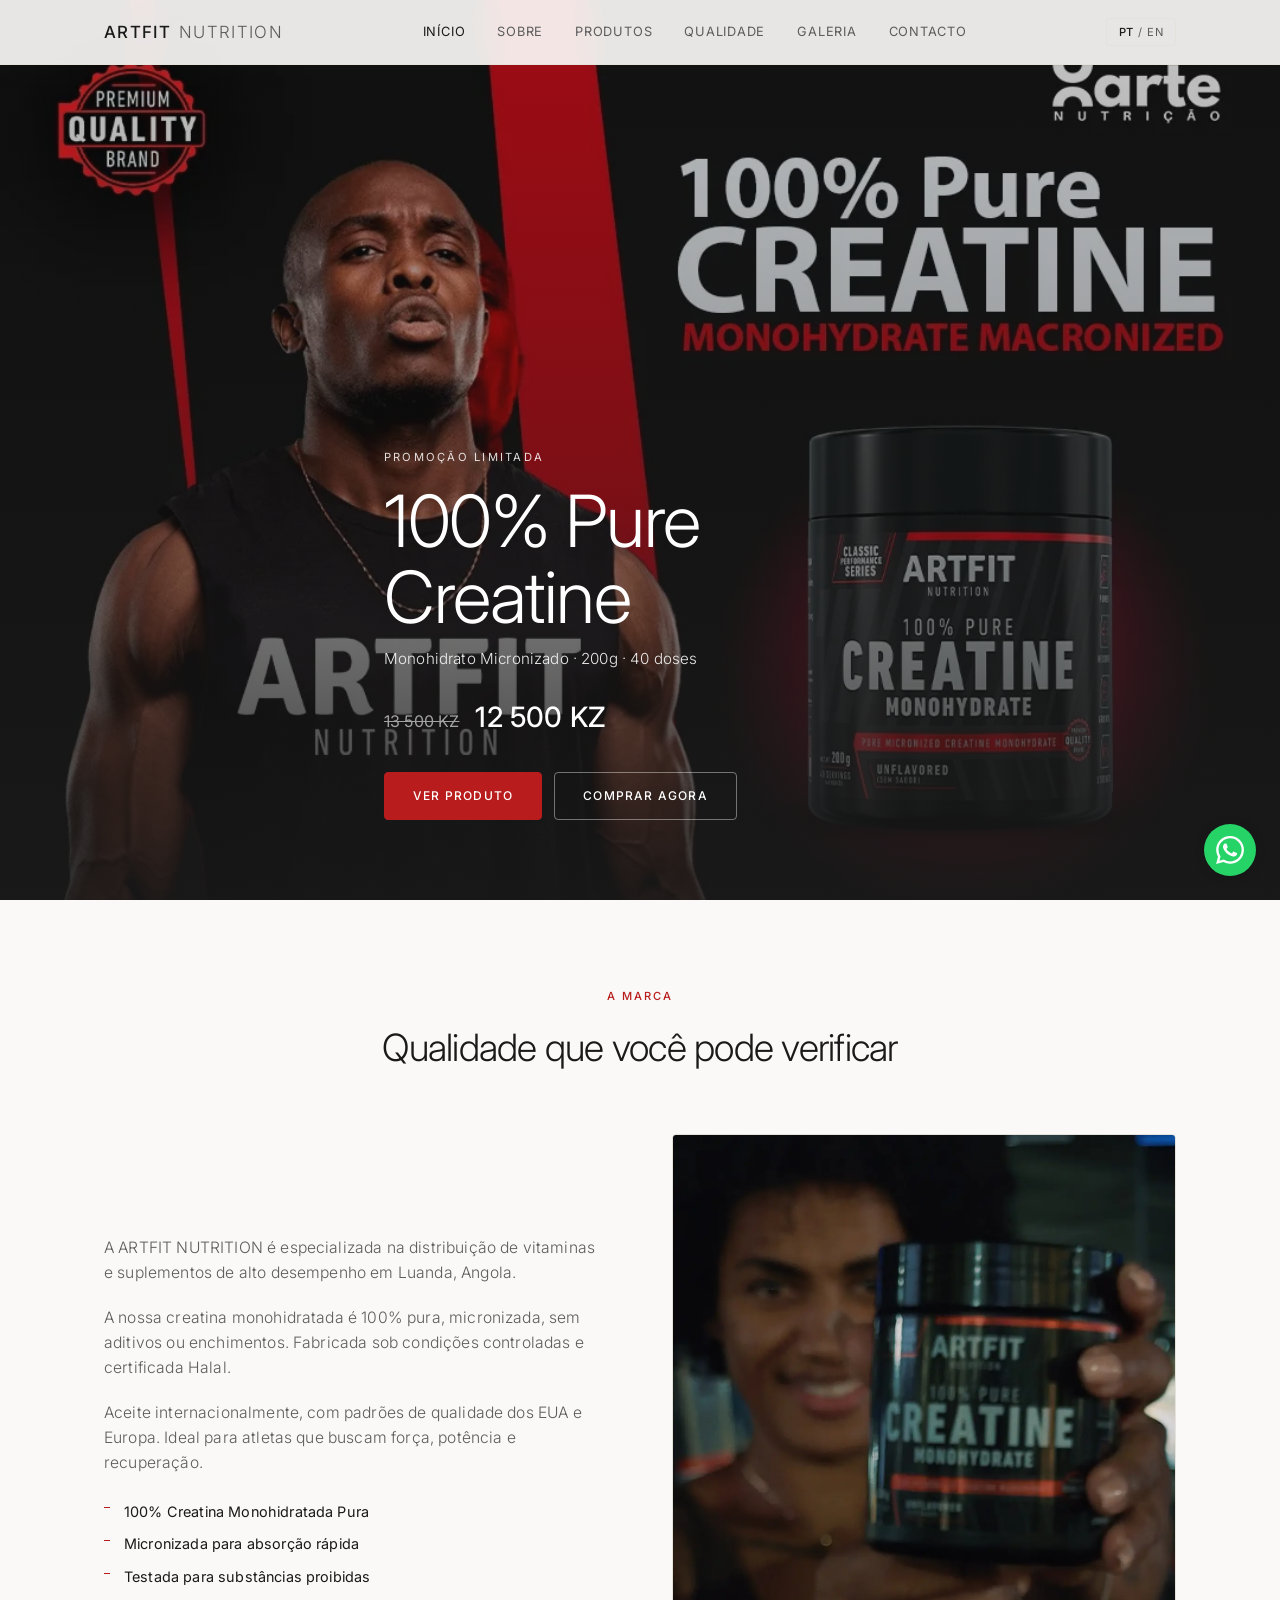
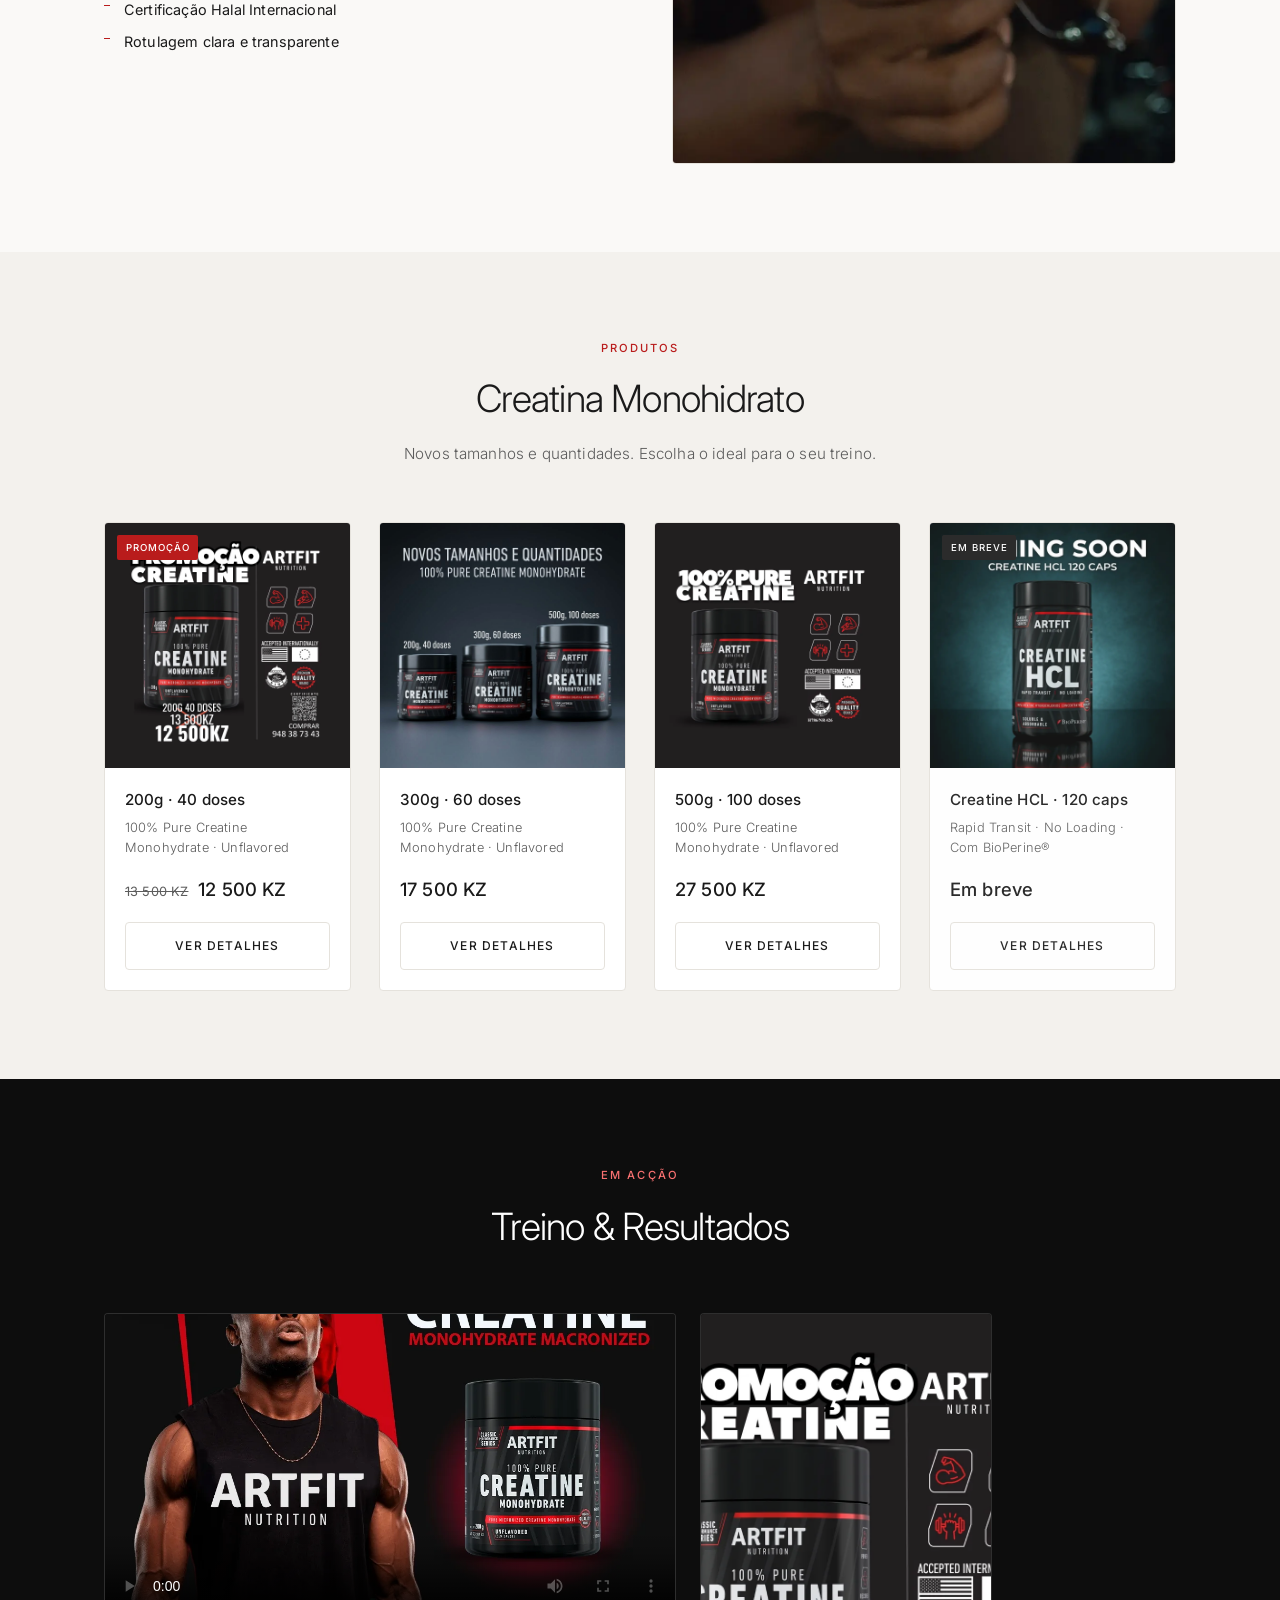
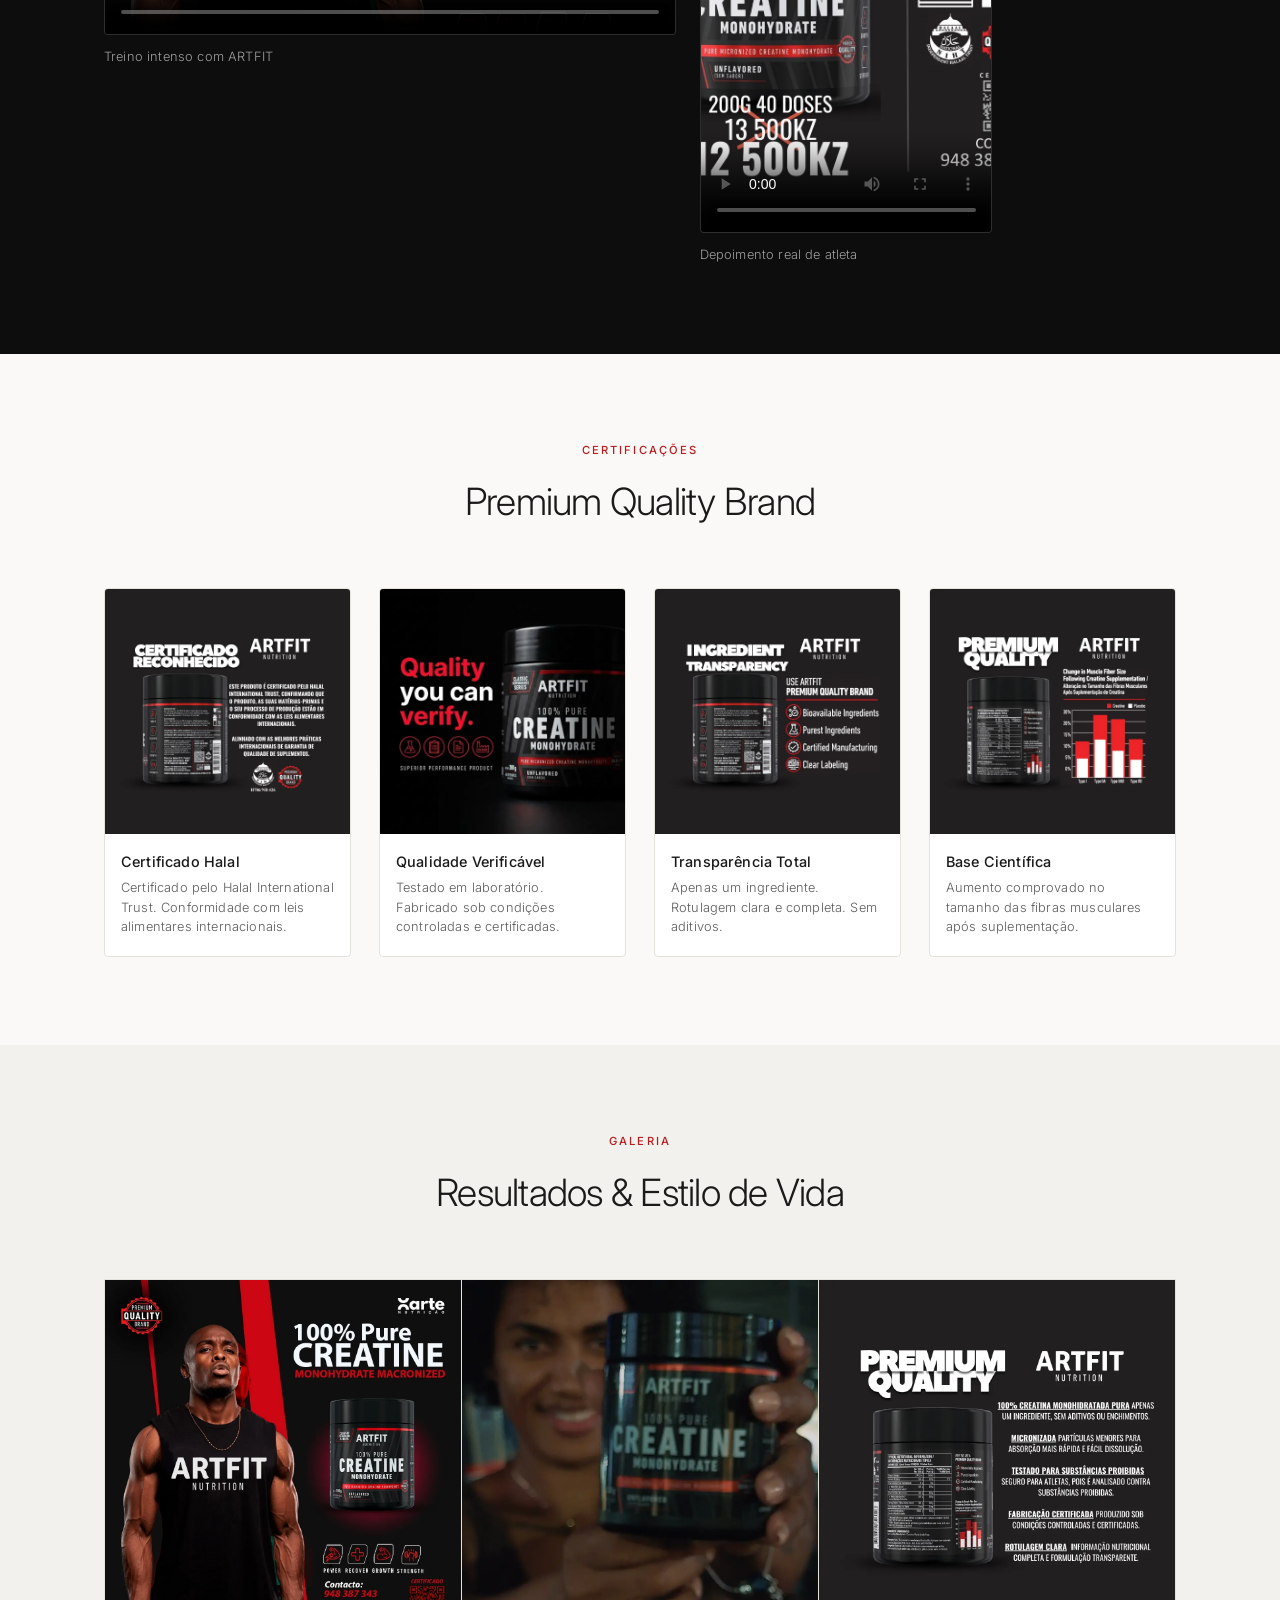
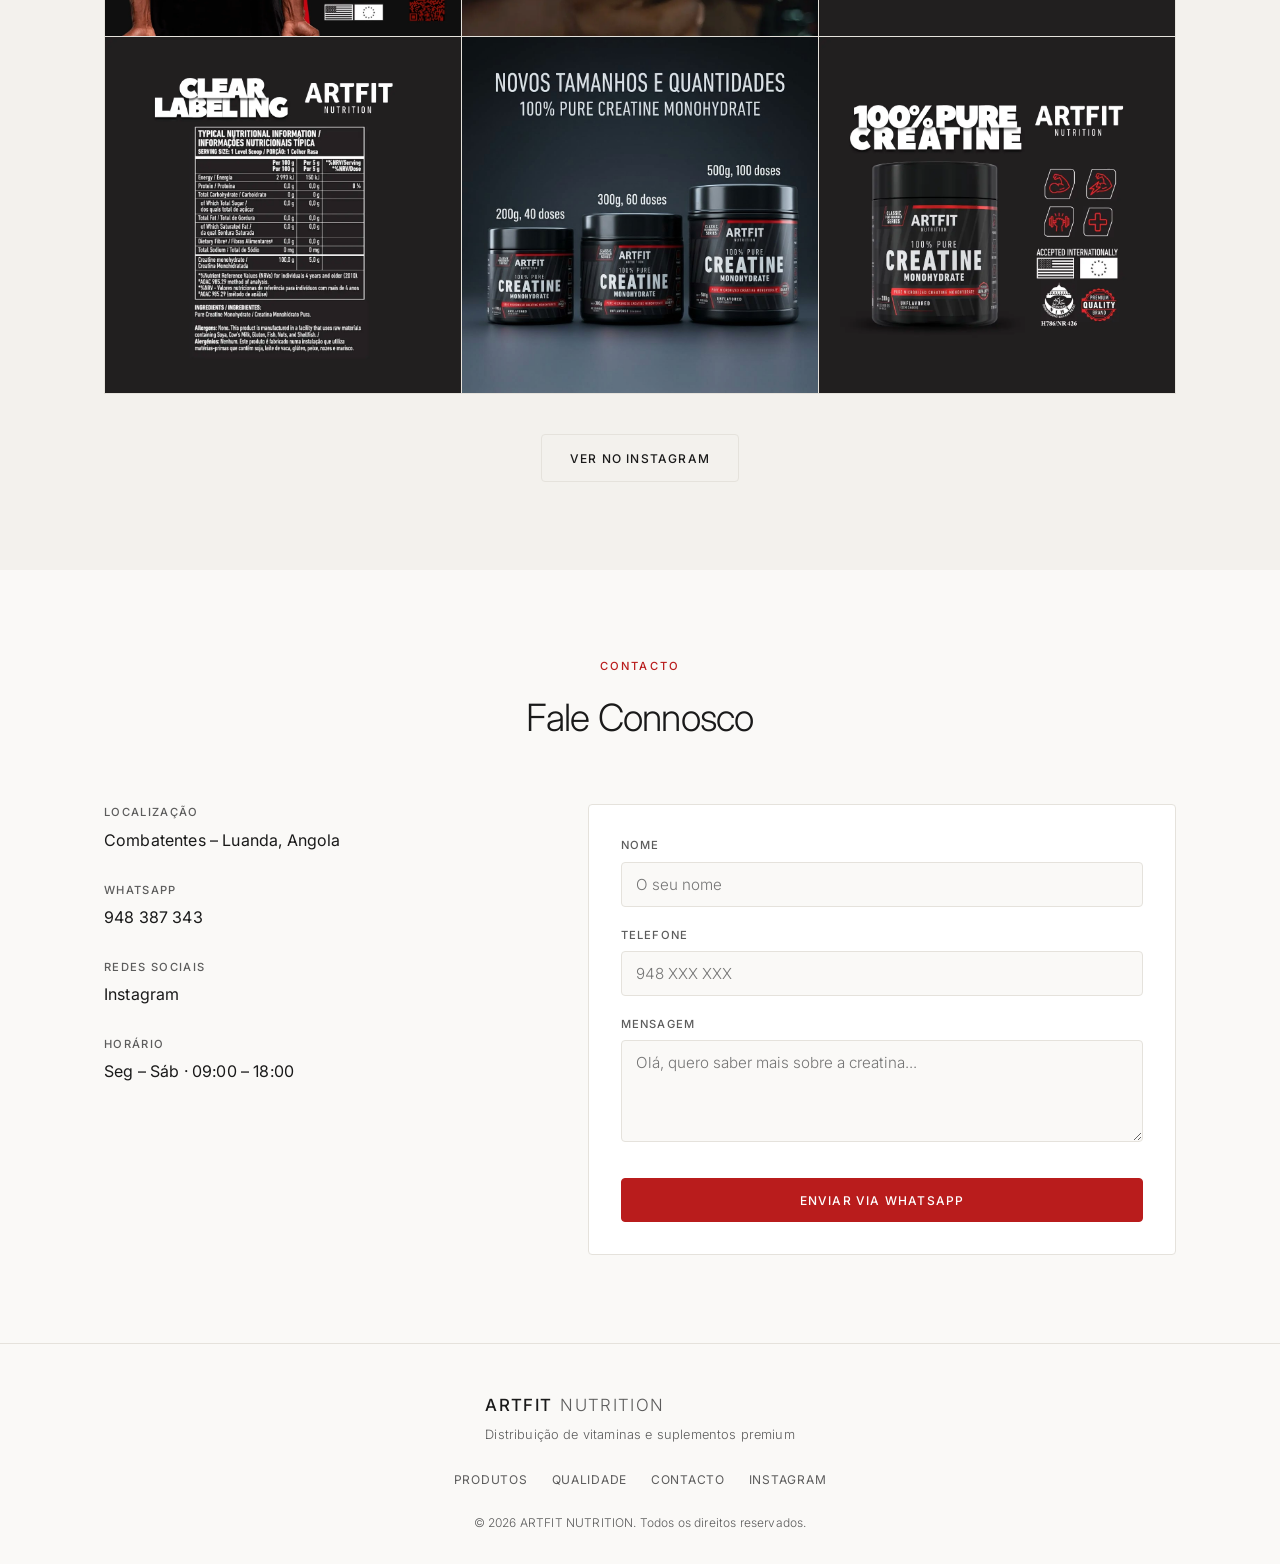
==== artfit-nutrition/index.html @ 331a720a "Add files via upload" ====
<!DOCTYPE html>
<html lang="pt">
<head>
  <meta charset="UTF-8">
  <meta name="viewport" content="width=device-width, initial-scale=1.0">
  <meta name="description" content="ARTFIT NUTRITION – 100% Pure Creatine Monohydrate. Distribuição de vitaminas e suplementos em Luanda, Angola. Qualidade premium certificada.">
  <title>ARTFIT NUTRITION | Creatina Premium</title>
  <link rel="icon" href="assets/favicon.svg" type="image/svg+xml">
  <link rel="preconnect" href="https://fonts.googleapis.com">
  <link rel="preconnect" href="https://fonts.gstatic.com" crossorigin>
  <link href="https://fonts.googleapis.com/css2?family=Inter:wght@300;400;500;600&display=swap" rel="stylesheet">
  <link rel="stylesheet" href="styles.css">
</head>
<body>
  <!-- Header -->
  <header class="header" id="header">
    <div class="container header-inner">
      <a href="index.html" class="logo">ARTFIT <span>NUTRITION</span></a>
      <nav class="nav" id="nav">
        <a href="index.html#home" class="nav-link" data-i18n="nav_home">Início</a>
        <a href="index.html#about" class="nav-link" data-i18n="nav_about">Sobre</a>
        <a href="index.html#products" class="nav-link" data-i18n="nav_products">Produtos</a>
        <a href="index.html#quality" class="nav-link" data-i18n="nav_quality">Qualidade</a>
        <a href="index.html#gallery" class="nav-link" data-i18n="nav_gallery">Galeria</a>
        <a href="index.html#contact" class="nav-link" data-i18n="nav_contact">Contacto</a>
      </nav>
      <div class="header-actions">
        <button class="lang-toggle" id="langToggle" aria-label="Toggle language">
          <span class="lang-active">PT</span> / <span>EN</span>
        </button>
        <button class="hamburger" id="hamburger" aria-label="Menu">
          <span></span><span></span><span></span>
        </button>
      </div>
    </div>
  </header>

  <!-- Hero with video background -->
  <section class="hero" id="home">
    <div class="hero-bg">
      <video autoplay muted loop playsinline poster="assets/images/hero-athlete.jpg">
        <source src="assets/videos/workout.mp4" type="video/mp4">
      </video>
      <div class="hero-overlay"></div>
    </div>
    <div class="container hero-content">
      <p class="hero-eyebrow" data-i18n="hero_eyebrow">PROMOÇÃO LIMITADA</p>
      <h1 class="hero-title" data-i18n="hero_title">100% Pure<br>Creatine</h1>
      <p class="hero-sub" data-i18n="hero_sub">Monohidrato Micronizado · 200g · 40 doses</p>
      <div class="hero-price">
        <span class="old-price">13 500 KZ</span>
        <span class="new-price">12 500 KZ</span>
      </div>
      <div style="display:flex;gap:0.75rem;flex-wrap:wrap;">
        <a href="product-200g.html" class="btn btn-primary" data-i18n="hero_cta">Ver Produto</a>
        <a href="https://wa.me/244948387343?text=Ol%C3%A1%2C%20quero%20comprar%20a%20Creatina%20ARTFIT%20200g" class="btn btn-outline-light" target="_blank" rel="noopener" data-i18n="hero_buy">Comprar Agora</a>
      </div>
    </div>
  </section>

  <!-- About -->
  <section class="section about" id="about">
    <div class="container">
      <div class="section-header">
        <p class="section-eyebrow" data-i18n="about_eyebrow">A MARCA</p>
        <h2 class="section-title" data-i18n="about_title">Qualidade que você pode verificar</h2>
      </div>
      <div class="about-grid">
        <div class="about-text">
          <p data-i18n="about_p1">A ARTFIT NUTRITION é especializada na distribuição de vitaminas e suplementos de alto desempenho em Luanda, Angola.</p>
          <p data-i18n="about_p2">A nossa creatina monohidratada é 100% pura, micronizada, sem aditivos ou enchimentos. Fabricada sob condições controladas e certificada Halal.</p>
          <p data-i18n="about_p3">Aceite internacionalmente, com padrões de qualidade dos EUA e Europa. Ideal para atletas que buscam força, potência e recuperação.</p>
          <ul class="about-list">
            <li data-i18n="about_li1">100% Creatina Monohidratada Pura</li>
            <li data-i18n="about_li2">Micronizada para absorção rápida</li>
            <li data-i18n="about_li3">Testada para substâncias proibidas</li>
            <li data-i18n="about_li4">Certificação Halal Internacional</li>
            <li data-i18n="about_li5">Rotulagem clara e transparente</li>
          </ul>
        </div>
        <div class="about-image">
          <img src="assets/images/woman-holding.jpg" alt="Produto ARTFIT" loading="lazy">
        </div>
      </div>
    </div>
  </section>

  <!-- Products -->
  <section class="section products" id="products">
    <div class="container">
      <div class="section-header">
        <p class="section-eyebrow" data-i18n="products_eyebrow">PRODUTOS</p>
        <h2 class="section-title" data-i18n="products_title">Creatina Monohidrato</h2>
        <p class="section-desc" data-i18n="products_desc">Novos tamanhos e quantidades. Escolha o ideal para o seu treino.</p>
      </div>
      <div class="products-grid">
        <article class="product-card">
          <a href="product-200g.html" class="product-img-wrap">
            <img src="assets/images/promo-creatine.jpg" alt="Creatina 200g" loading="lazy">
            <span class="badge" data-i18n="badge_promo">PROMOÇÃO</span>
          </a>
          <div class="product-body">
            <h3 class="product-name">200g · 40 doses</h3>
            <p class="product-desc" data-i18n="prod_200_desc">100% Pure Creatine Monohydrate · Unflavored</p>
            <div class="product-price">
              <span class="old">13 500 KZ</span>
              <span class="current">12 500 KZ</span>
            </div>
            <a href="product-200g.html" class="btn btn-outline" data-i18n="view_btn">Ver detalhes</a>
          </div>
        </article>
        <article class="product-card">
          <a href="product-300g.html" class="product-img-wrap">
            <img src="assets/images/sizes.jpg" alt="Creatina 300g" loading="lazy">
          </a>
          <div class="product-body">
            <h3 class="product-name">300g · 60 doses</h3>
            <p class="product-desc" data-i18n="prod_300_desc">100% Pure Creatine Monohydrate · Unflavored</p>
            <div class="product-price">
              <span class="current">17 500 KZ</span>
            </div>
            <a href="product-300g.html" class="btn btn-outline" data-i18n="view_btn">Ver detalhes</a>
          </div>
        </article>
        <article class="product-card">
          <a href="product-500g.html" class="product-img-wrap">
            <img src="assets/images/product-icons.jpg" alt="Creatina 500g" loading="lazy">
          </a>
          <div class="product-body">
            <h3 class="product-name">500g · 100 doses</h3>
            <p class="product-desc" data-i18n="prod_500_desc">100% Pure Creatine Monohydrate · Unflavored</p>
            <div class="product-price">
              <span class="current">27 500 KZ</span>
            </div>
            <a href="product-500g.html" class="btn btn-outline" data-i18n="view_btn">Ver detalhes</a>
          </div>
        </article>
        <article class="product-card coming-soon">
          <div class="product-img-wrap">
            <img src="assets/images/coming-soon-hcl.jpg" alt="Creatine HCL" loading="lazy">
            <span class="badge badge-soon" data-i18n="badge_soon">EM BREVE</span>
          </div>
          <div class="product-body">
            <h3 class="product-name">Creatine HCL · 120 caps</h3>
            <p class="product-desc" data-i18n="prod_hcl_desc">Rapid Transit · No Loading · Com BioPerine®</p>
            <div class="product-price">
              <span class="current" data-i18n="soon_price">Em breve</span>
            </div>
            <a href="product-hcl.html" class="btn btn-outline" data-i18n="view_btn">Ver detalhes</a>
          </div>
        </article>
      </div>
    </div>
  </section>

  <!-- Video / Lifestyle -->
  <section class="section video-section" id="video">
    <div class="container">
      <div class="section-header">
        <p class="section-eyebrow" data-i18n="video_eyebrow">EM ACÇÃO</p>
        <h2 class="section-title" data-i18n="video_title">Treino & Resultados</h2>
      </div>
      <div class="video-grid">
        <div>
          <div class="video-wrap landscape">
            <video controls playsinline poster="assets/images/hero-athlete.jpg" preload="metadata">
              <source src="assets/videos/workout.mp4" type="video/mp4">
            </video>
          </div>
          <p class="video-caption" data-i18n="video_cap1">Treino intenso com ARTFIT</p>
        </div>
        <div>
          <div class="video-wrap">
            <video controls playsinline poster="assets/images/promo-creatine.jpg" preload="metadata">
              <source src="assets/videos/testimonial.mp4" type="video/mp4">
            </video>
          </div>
          <p class="video-caption" data-i18n="video_cap2">Depoimento real de atleta</p>
        </div>
      </div>
    </div>
  </section>

  <!-- Quality -->
  <section class="section quality" id="quality">
    <div class="container">
      <div class="section-header">
        <p class="section-eyebrow" data-i18n="quality_eyebrow">CERTIFICAÇÕES</p>
        <h2 class="section-title" data-i18n="quality_title">Premium Quality Brand</h2>
      </div>
      <div class="quality-grid">
        <div class="quality-card">
          <img src="assets/images/halal-cert.jpg" alt="Halal Certificate" loading="lazy">
          <h3 data-i18n="q1_title">Certificado Halal</h3>
          <p data-i18n="q1_desc">Certificado pelo Halal International Trust. Conformidade com leis alimentares internacionais.</p>
        </div>
        <div class="quality-card">
          <img src="assets/images/quality-verify.jpg" alt="Quality Verify" loading="lazy">
          <h3 data-i18n="q2_title">Qualidade Verificável</h3>
          <p data-i18n="q2_desc">Testado em laboratório. Fabricado sob condições controladas e certificadas.</p>
        </div>
        <div class="quality-card">
          <img src="assets/images/transparency.jpg" alt="Transparency" loading="lazy">
          <h3 data-i18n="q3_title">Transparência Total</h3>
          <p data-i18n="q3_desc">Apenas um ingrediente. Rotulagem clara e completa. Sem aditivos.</p>
        </div>
        <div class="quality-card">
          <img src="assets/images/muscle-graph.jpg" alt="Science" loading="lazy">
          <h3 data-i18n="q4_title">Base Científica</h3>
          <p data-i18n="q4_desc">Aumento comprovado no tamanho das fibras musculares após suplementação.</p>
        </div>
      </div>
    </div>
  </section>

  <!-- Gallery -->
  <section class="section gallery" id="gallery">
    <div class="container">
      <div class="section-header">
        <p class="section-eyebrow" data-i18n="gallery_eyebrow">GALERIA</p>
        <h2 class="section-title" data-i18n="gallery_title">Resultados & Estilo de Vida</h2>
      </div>
      <div class="gallery-grid">
        <figure class="gallery-item"><img src="assets/images/hero-athlete.jpg" alt="Athlete" loading="lazy"></figure>
        <figure class="gallery-item"><img src="assets/images/woman-holding.jpg" alt="Product" loading="lazy"></figure>
        <figure class="gallery-item"><img src="assets/images/premium-back.jpg" alt="Label" loading="lazy"></figure>
        <figure class="gallery-item"><img src="assets/images/nutrition-label.jpg" alt="Nutrition Info" loading="lazy"></figure>
        <figure class="gallery-item"><img src="assets/images/sizes.jpg" alt="Sizes" loading="lazy"></figure>
        <figure class="gallery-item"><img src="assets/images/product-icons.jpg" alt="Icons" loading="lazy"></figure>
      </div>
      <div class="gallery-cta">
        <a href="https://www.instagram.com/p/DWgnCA7jNE0/" target="_blank" rel="noopener" class="btn btn-outline" data-i18n="ig_cta">Ver no Instagram</a>
      </div>
    </div>
  </section>

  <!-- Contact -->
  <section class="section contact" id="contact">
    <div class="container">
      <div class="section-header">
        <p class="section-eyebrow" data-i18n="contact_eyebrow">CONTACTO</p>
        <h2 class="section-title" data-i18n="contact_title">Fale Connosco</h2>
      </div>
      <div class="contact-grid">
        <div class="contact-info">
          <div class="info-item">
            <h4 data-i18n="info_loc">Localização</h4>
            <p>Combatentes – Luanda, Angola</p>
          </div>
          <div class="info-item">
            <h4 data-i18n="info_phone">WhatsApp</h4>
            <p><a href="https://wa.me/244948387343" target="_blank" rel="noopener">948 387 343</a></p>
          </div>
          <div class="info-item">
            <h4 data-i18n="info_social">Redes Sociais</h4>
            <p><a href="https://www.instagram.com/p/DWgnCA7jNE0/" target="_blank" rel="noopener">Instagram</a></p>
          </div>
          <div class="info-item">
            <h4 data-i18n="info_hours">Horário</h4>
            <p data-i18n="hours">Seg – Sáb · 09:00 – 18:00</p>
          </div>
        </div>
        <form class="contact-form" id="contactForm">
          <div class="form-group">
            <label for="name" data-i18n="form_name">Nome</label>
            <input type="text" id="name" name="name" required placeholder="O seu nome">
          </div>
          <div class="form-group">
            <label for="phone" data-i18n="form_phone">Telefone</label>
            <input type="tel" id="phone" name="phone" placeholder="948 XXX XXX">
          </div>
          <div class="form-group">
            <label for="message" data-i18n="form_msg">Mensagem</label>
            <textarea id="message" name="message" rows="4" required placeholder="Olá, quero saber mais sobre a creatina..."></textarea>
          </div>
          <button type="submit" class="btn btn-primary" data-i18n="form_submit">Enviar via WhatsApp</button>
        </form>
      </div>
    </div>
  </section>

  <!-- Footer -->
  <footer class="footer">
    <div class="container footer-inner">
      <div class="footer-brand">
        <a href="index.html" class="logo">ARTFIT <span>NUTRITION</span></a>
        <p data-i18n="footer_tag">Distribuição de vitaminas e suplementos premium</p>
      </div>
      <div class="footer-links">
        <a href="index.html#products" data-i18n="nav_products">Produtos</a>
        <a href="index.html#quality" data-i18n="nav_quality">Qualidade</a>
        <a href="index.html#contact" data-i18n="nav_contact">Contacto</a>
        <a href="https://www.instagram.com/p/DWgnCA7jNE0/" target="_blank" rel="noopener">Instagram</a>
      </div>
      <p class="footer-copy">&copy; 2026 ARTFIT NUTRITION. <span data-i18n="footer_rights">Todos os direitos reservados.</span></p>
    </div>
  </footer>

  <a href="https://wa.me/244948387343?text=Ol%C3%A1%2C%20vim%20pelo%20site%20e%20quero%20saber%20mais%20sobre%20a%20Creatina%20ARTFIT" class="whatsapp-float" target="_blank" rel="noopener" aria-label="WhatsApp">
    <svg viewBox="0 0 24 24" width="28" height="28" fill="currentColor"><path d="M17.472 14.382c-.297-.149-1.758-.867-2.03-.967-.273-.099-.471-.148-.67.15-.197.297-.767.966-.94 1.164-.173.199-.347.223-.644.075-.297-.15-1.255-.463-2.39-1.475-.883-.788-1.48-1.761-1.653-2.059-.173-.297-.018-.458.13-.606.134-.133.298-.347.446-.52.149-.174.198-.298.298-.497.099-.198.05-.371-.025-.52-.075-.149-.669-1.612-.916-2.207-.242-.579-.487-.5-.669-.51-.173-.008-.371-.01-.57-.01-.198 0-.52.074-.792.372-.272.297-1.04 1.016-1.04 2.479 0 1.462 1.065 2.875 1.213 3.074.149.198 2.096 3.2 5.077 4.487.709.306 1.262.489 1.694.625.712.227 1.36.195 1.871.118.571-.085 1.758-.719 2.006-1.413.248-.694.248-1.289.173-1.413-.074-.124-.272-.198-.57-.347m-5.421 7.403h-.004a9.87 9.87 0 01-5.031-1.378l-.361-.214-3.741.982.998-3.648-.235-.374a9.86 9.86 0 01-1.51-5.26c.001-5.45 4.436-9.884 9.888-9.884 2.64 0 5.122 1.03 6.988 2.898a9.825 9.825 0 012.893 6.994c-.003 5.45-4.435 9.884-9.885 9.884m8.413-18.297A11.815 11.815 0 0012.05 0C5.495 0 .16 5.335.157 11.892c0 2.096.547 4.142 1.588 5.945L.057 24l6.305-1.654a11.882 11.882 0 005.683 1.448h.005c6.554 0 11.89-5.335 11.893-11.893a11.821 11.821 0 00-3.48-8.413z"/></svg>
  </a>

  <script src="script.js"></script>
</body>
</html>
---- artfit-nutrition/styles.css ----
/* ========================================
   ARTFIT NUTRITION – Luxury Minimalism
   ======================================== */

:root {
  --bg: #faf9f7;
  --bg-alt: #f3f1ed;
  --text: #1a1a1a;
  --text-muted: #5c5c5c;
  --accent: #b91c1c;
  --accent-soft: #dc2626;
  --border: #e5e2dc;
  --white: #ffffff;
  --radius: 4px;
  --font: 'Inter', system-ui, -apple-system, sans-serif;
  --transition: 0.25s ease;
}

*,
*::before,
*::after {
  box-sizing: border-box;
  margin: 0;
  padding: 0;
}

html {
  scroll-behavior: smooth;
  font-size: 16px;
}

body {
  font-family: var(--font);
  font-weight: 400;
  color: var(--text);
  background: var(--bg);
  line-height: 1.6;
  letter-spacing: 0.01em;
  -webkit-font-smoothing: antialiased;
}

img, video {
  max-width: 100%;
  height: auto;
  display: block;
}

a {
  color: inherit;
  text-decoration: none;
  transition: color var(--transition);
}

ul { list-style: none; }

.container {
  width: 100%;
  max-width: 1120px;
  margin: 0 auto;
  padding: 0 1.5rem;
}

/* ========== Header ========== */
.header {
  position: fixed;
  top: 0;
  left: 0;
  right: 0;
  z-index: 100;
  background: rgba(250, 249, 247, 0.92);
  backdrop-filter: blur(12px);
  border-bottom: 1px solid var(--border);
}

.header-inner {
  display: flex;
  align-items: center;
  justify-content: space-between;
  height: 64px;
}

.logo {
  display: flex;
  align-items: center;
  gap: 0.5rem;
  font-weight: 500;
  font-size: 1.05rem;
  letter-spacing: 0.08em;
  text-transform: uppercase;
}

.logo img {
  height: 22px;
  width: auto;
}

.logo span {
  font-weight: 300;
  color: var(--text-muted);
}

.nav {
  display: none;
  gap: 2rem;
}

.nav-link {
  font-size: 0.8rem;
  font-weight: 400;
  letter-spacing: 0.06em;
  text-transform: uppercase;
  color: var(--text-muted);
  position: relative;
}

.nav-link:hover,
.nav-link.active {
  color: var(--text);
}

.nav-link::after {
  content: '';
  position: absolute;
  bottom: -4px;
  left: 0;
  width: 0;
  height: 1px;
  background: var(--accent);
  transition: width var(--transition);
}

.nav-link:hover::after {
  width: 100%;
}

.header-actions {
  display: flex;
  align-items: center;
  gap: 1rem;
}

.lang-toggle {
  background: none;
  border: 1px solid var(--border);
  padding: 0.35rem 0.7rem;
  font-size: 0.7rem;
  letter-spacing: 0.08em;
  font-family: inherit;
  color: var(--text-muted);
  cursor: pointer;
  border-radius: var(--radius);
  transition: all var(--transition);
}

.lang-toggle:hover {
  border-color: var(--text);
  color: var(--text);
}

.lang-toggle .lang-active {
  color: var(--text);
  font-weight: 500;
}

/* Hamburger */
.hamburger {
  display: flex;
  flex-direction: column;
  justify-content: center;
  gap: 5px;
  width: 28px;
  height: 28px;
  background: none;
  border: none;
  cursor: pointer;
  padding: 0;
}

.hamburger span {
  display: block;
  width: 100%;
  height: 1.5px;
  background: var(--text);
  transition: all 0.3s ease;
  transform-origin: center;
}

.hamburger.open span:nth-child(1) {
  transform: translateY(6.5px) rotate(45deg);
}

.hamburger.open span:nth-child(2) {
  opacity: 0;
}

.hamburger.open span:nth-child(3) {
  transform: translateY(-6.5px) rotate(-45deg);
}

@media (max-width: 900px) {
  .nav {
    position: fixed;
    top: 64px;
    left: 0;
    right: 0;
    background: var(--bg);
    border-bottom: 1px solid var(--border);
    flex-direction: column;
    padding: 1.5rem;
    gap: 1.25rem;
    transform: translateY(-120%);
    opacity: 0;
    pointer-events: none;
    transition: all 0.3s ease;
  }
  .nav.open {
    display: flex;
    transform: translateY(0);
    opacity: 1;
    pointer-events: auto;
  }
}

@media (min-width: 901px) {
  .nav { display: flex; }
  .hamburger { display: none; }
}

/* ========== Hero (video capable) ========== */
.hero {
  position: relative;
  min-height: 100vh;
  display: flex;
  align-items: flex-end;
  padding: 6rem 0 5rem;
  overflow: hidden;
}

.hero-bg {
  position: absolute;
  inset: 0;
  z-index: 0;
}

.hero-bg video,
.hero-bg img {
  width: 100%;
  height: 100%;
  object-fit: cover;
  object-position: center top;
}

.hero-overlay {
  position: absolute;
  inset: 0;
  background: linear-gradient(
    to top,
    rgba(26, 26, 26, 0.88) 0%,
    rgba(26, 26, 26, 0.45) 45%,
    rgba(26, 26, 26, 0.25) 100%
  );
}

.hero-content {
  position: relative;
  z-index: 1;
  color: var(--white);
  max-width: 560px;
}

.hero-eyebrow {
  font-size: 0.7rem;
  letter-spacing: 0.2em;
  text-transform: uppercase;
  font-weight: 400;
  margin-bottom: 1rem;
  opacity: 0.85;
}

.hero-title {
  font-size: clamp(2.8rem, 8vw, 4.5rem);
  font-weight: 300;
  line-height: 1.05;
  letter-spacing: -0.02em;
  margin-bottom: 0.75rem;
}

.hero-sub {
  font-size: 0.95rem;
  font-weight: 300;
  opacity: 0.9;
  margin-bottom: 1.5rem;
}

.hero-price {
  display: flex;
  align-items: baseline;
  gap: 1rem;
  margin-bottom: 2rem;
}

.old-price {
  font-size: 1rem;
  text-decoration: line-through;
  opacity: 0.6;
}

.new-price {
  font-size: 1.75rem;
  font-weight: 500;
}

/* ========== Buttons ========== */
.btn {
  display: inline-flex;
  align-items: center;
  justify-content: center;
  padding: 0.85rem 1.75rem;
  font-size: 0.75rem;
  font-weight: 500;
  letter-spacing: 0.1em;
  text-transform: uppercase;
  border-radius: var(--radius);
  cursor: pointer;
  transition: all var(--transition);
  font-family: inherit;
  border: 1.5px solid transparent;
}

.btn-primary {
  background: var(--accent);
  color: var(--white);
  border-color: var(--accent);
}

.btn-primary:hover {
  background: var(--accent-soft);
  border-color: var(--accent-soft);
}

.btn-outline {
  background: transparent;
  color: var(--text);
  border-color: var(--border);
}

.btn-outline:hover {
  border-color: var(--text);
}

.btn-outline-light {
  background: transparent;
  color: var(--white);
  border-color: rgba(255,255,255,0.4);
}

.btn-outline-light:hover {
  border-color: var(--white);
}

.btn:disabled {
  opacity: 0.45;
  cursor: not-allowed;
}

/* ========== Sections ========== */
.section {
  padding: 5.5rem 0;
}

.section-header {
  text-align: center;
  max-width: 640px;
  margin: 0 auto 3.5rem;
}

.section-eyebrow {
  font-size: 0.7rem;
  letter-spacing: 0.18em;
  text-transform: uppercase;
  color: var(--accent);
  font-weight: 500;
  margin-bottom: 0.75rem;
}

.section-title {
  font-size: clamp(1.75rem, 4vw, 2.35rem);
  font-weight: 300;
  letter-spacing: -0.02em;
  margin-bottom: 0.75rem;
}

.section-desc {
  font-size: 0.95rem;
  color: var(--text-muted);
  font-weight: 300;
}

/* ========== About ========== */
.about-grid {
  display: grid;
  gap: 3rem;
  align-items: center;
}

@media (min-width: 768px) {
  .about-grid {
    grid-template-columns: 1fr 1fr;
    gap: 4rem;
  }
}

.about-text p {
  font-weight: 300;
  color: var(--text-muted);
  margin-bottom: 1.25rem;
  font-size: 0.98rem;
}

.about-list {
  margin-top: 1.5rem;
}

.about-list li {
  position: relative;
  padding-left: 1.25rem;
  margin-bottom: 0.6rem;
  font-size: 0.9rem;
}

.about-list li::before {
  content: '';
  position: absolute;
  left: 0;
  top: 0.55em;
  width: 6px;
  height: 1px;
  background: var(--accent);
}

.about-image {
  border: 1px solid var(--border);
  border-radius: var(--radius);
  overflow: hidden;
}

.about-image img {
  width: 100%;
  aspect-ratio: 4/5;
  object-fit: cover;
}

/* ========== Products ========== */
.products {
  background: var(--bg-alt);
}

.products-grid {
  display: grid;
  gap: 1.75rem;
  grid-template-columns: 1fr;
}

@media (min-width: 600px) {
  .products-grid {
    grid-template-columns: repeat(2, 1fr);
  }
}

@media (min-width: 960px) {
  .products-grid {
    grid-template-columns: repeat(4, 1fr);
  }
}

.product-card {
  background: var(--white);
  border: 1px solid var(--border);
  border-radius: var(--radius);
  overflow: hidden;
  display: flex;
  flex-direction: column;
  transition: border-color var(--transition);
}

.product-card:hover {
  border-color: #ccc;
}

.product-img-wrap {
  position: relative;
  aspect-ratio: 1;
  overflow: hidden;
  background: #111;
}

.product-img-wrap img {
  width: 100%;
  height: 100%;
  object-fit: cover;
}

.badge {
  position: absolute;
  top: 0.75rem;
  left: 0.75rem;
  background: var(--accent);
  color: white;
  font-size: 0.6rem;
  letter-spacing: 0.1em;
  padding: 0.3rem 0.55rem;
  font-weight: 500;
  border-radius: 2px;
}

.badge-soon {
  background: var(--text);
}

.product-body {
  padding: 1.25rem;
  display: flex;
  flex-direction: column;
  flex: 1;
}

.product-name {
  font-size: 0.95rem;
  font-weight: 500;
  margin-bottom: 0.35rem;
}

.product-desc {
  font-size: 0.8rem;
  color: var(--text-muted);
  font-weight: 300;
  margin-bottom: 1rem;
  flex: 1;
}

.product-price {
  display: flex;
  align-items: baseline;
  gap: 0.6rem;
  margin-bottom: 1.1rem;
}

.product-price .old {
  font-size: 0.8rem;
  text-decoration: line-through;
  color: var(--text-muted);
}

.product-price .current {
  font-size: 1.15rem;
  font-weight: 500;
}

.product-card .btn {
  width: 100%;
}

.coming-soon {
  opacity: 0.92;
}

/* ========== Quality ========== */
.quality-grid {
  display: grid;
  gap: 1.75rem;
  grid-template-columns: 1fr;
}

@media (min-width: 600px) {
  .quality-grid {
    grid-template-columns: repeat(2, 1fr);
  }
}

@media (min-width: 960px) {
  .quality-grid {
    grid-template-columns: repeat(4, 1fr);
  }
}

.quality-card {
  border: 1px solid var(--border);
  border-radius: var(--radius);
  overflow: hidden;
  background: var(--white);
}

.quality-card img {
  width: 100%;
  aspect-ratio: 1;
  object-fit: cover;
}

.quality-card h3 {
  font-size: 0.9rem;
  font-weight: 500;
  padding: 1rem 1rem 0.35rem;
}

.quality-card p {
  font-size: 0.8rem;
  color: var(--text-muted);
  font-weight: 300;
  padding: 0 1rem 1.25rem;
  line-height: 1.5;
}

/* ========== Video Section ========== */
.video-section {
  position: relative;
  background: #0d0d0d;
  color: var(--white);
  overflow: hidden;
}

.video-section .section-header {
  position: relative;
  z-index: 2;
}

.video-section .section-eyebrow {
  color: #f87171;
}

.video-section .section-title {
  color: var(--white);
}

.video-grid {
  display: grid;
  gap: 1.5rem;
  grid-template-columns: 1fr;
}

@media (min-width: 768px) {
  .video-grid {
    grid-template-columns: 1.2fr 1fr;
  }
}

.video-wrap {
  position: relative;
  border: 1px solid rgba(255,255,255,0.12);
  border-radius: var(--radius);
  overflow: hidden;
  background: #111;
  aspect-ratio: 9/16;
  max-height: 520px;
}

.video-wrap video {
  width: 100%;
  height: 100%;
  object-fit: cover;
}

.video-wrap.landscape {
  aspect-ratio: 16/9;
  max-height: none;
}

.video-caption {
  margin-top: 0.75rem;
  font-size: 0.8rem;
  color: rgba(255,255,255,0.6);
  font-weight: 300;
}

/* ========== Gallery ========== */
.gallery {
  background: var(--bg-alt);
}

.gallery-grid {
  display: grid;
  gap: 1px;
  grid-template-columns: repeat(2, 1fr);
  background: var(--border);
  border: 1px solid var(--border);
}

@media (min-width: 768px) {
  .gallery-grid {
    grid-template-columns: repeat(3, 1fr);
  }
}

.gallery-item {
  overflow: hidden;
  background: #111;
}

.gallery-item img {
  width: 100%;
  aspect-ratio: 1;
  object-fit: cover;
  transition: transform 0.5s ease;
}

.gallery-item:hover img {
  transform: scale(1.04);
}

.gallery-cta {
  text-align: center;
  margin-top: 2.5rem;
}

/* ========== Contact ========== */
.contact-grid {
  display: grid;
  gap: 3rem;
}

@media (min-width: 768px) {
  .contact-grid {
    grid-template-columns: 1fr 1.4fr;
    gap: 4rem;
  }
}

.info-item {
  margin-bottom: 1.75rem;
}

.info-item h4 {
  font-size: 0.7rem;
  letter-spacing: 0.12em;
  text-transform: uppercase;
  color: var(--text-muted);
  font-weight: 500;
  margin-bottom: 0.35rem;
}

.info-item p,
.info-item a {
  font-size: 1rem;
  font-weight: 400;
}

.info-item a:hover {
  color: var(--accent);
}

.contact-form {
  border: 1px solid var(--border);
  padding: 2rem;
  border-radius: var(--radius);
  background: var(--white);
}

.form-group {
  margin-bottom: 1.25rem;
}

.form-group label {
  display: block;
  font-size: 0.7rem;
  letter-spacing: 0.1em;
  text-transform: uppercase;
  color: var(--text-muted);
  margin-bottom: 0.4rem;
  font-weight: 500;
}

.form-group input,
.form-group textarea {
  width: 100%;
  padding: 0.75rem 0.9rem;
  border: 1px solid var(--border);
  border-radius: var(--radius);
  font-family: inherit;
  font-size: 0.95rem;
  font-weight: 300;
  background: var(--bg);
  color: var(--text);
  transition: border-color var(--transition);
  resize: vertical;
}

.form-group input:focus,
.form-group textarea:focus {
  outline: none;
  border-color: var(--text);
}

.contact-form .btn {
  width: 100%;
  margin-top: 0.5rem;
}

/* ========== Footer ========== */
.footer {
  border-top: 1px solid var(--border);
  padding: 3rem 0 2rem;
}

.footer-inner {
  display: flex;
  flex-direction: column;
  gap: 1.5rem;
  align-items: center;
  text-align: center;
}

.footer-brand p {
  font-size: 0.8rem;
  color: var(--text-muted);
  font-weight: 300;
  margin-top: 0.4rem;
}

.footer-links {
  display: flex;
  flex-wrap: wrap;
  gap: 1.5rem;
  justify-content: center;
}

.footer-links a {
  font-size: 0.75rem;
  letter-spacing: 0.06em;
  text-transform: uppercase;
  color: var(--text-muted);
}

.footer-links a:hover {
  color: var(--text);
}

.footer-copy {
  font-size: 0.75rem;
  color: var(--text-muted);
  font-weight: 300;
}

/* ========== WhatsApp Float ========== */
.whatsapp-float {
  position: fixed;
  bottom: 1.5rem;
  right: 1.5rem;
  z-index: 99;
  width: 52px;
  height: 52px;
  background: #25d366;
  color: white;
  border-radius: 50%;
  display: flex;
  align-items: center;
  justify-content: center;
  box-shadow: 0 2px 12px rgba(0, 0, 0, 0.12);
  transition: transform var(--transition), box-shadow var(--transition);
}

.whatsapp-float:hover {
  transform: scale(1.06);
  box-shadow: 0 4px 16px rgba(0, 0, 0, 0.18);
}

/* ========== Product Detail Page ========== */
.product-hero {
  padding: 7rem 0 4rem;
  background: var(--bg-alt);
}

.product-detail-grid {
  display: grid;
  gap: 3rem;
  align-items: start;
}

@media (min-width: 768px) {
  .product-detail-grid {
    grid-template-columns: 1fr 1fr;
    gap: 4rem;
  }
}

.product-gallery {
  border: 1px solid var(--border);
  border-radius: var(--radius);
  overflow: hidden;
  background: #111;
}

.product-gallery img {
  width: 100%;
  aspect-ratio: 1;
  object-fit: cover;
}

.product-info h1 {
  font-size: clamp(1.6rem, 4vw, 2.2rem);
  font-weight: 300;
  letter-spacing: -0.02em;
  margin-bottom: 0.5rem;
}

.product-info .sku {
  font-size: 0.8rem;
  color: var(--text-muted);
  letter-spacing: 0.06em;
  margin-bottom: 1.5rem;
}

.product-info .price-block {
  display: flex;
  align-items: baseline;
  gap: 1rem;
  margin-bottom: 1.75rem;
}

.product-info .price-block .old {
  text-decoration: line-through;
  color: var(--text-muted);
  font-size: 1rem;
}

.product-info .price-block .current {
  font-size: 1.75rem;
  font-weight: 500;
}

.product-info .desc {
  font-weight: 300;
  color: var(--text-muted);
  margin-bottom: 1.5rem;
  font-size: 0.98rem;
}

.product-meta {
  border-top: 1px solid var(--border);
  border-bottom: 1px solid var(--border);
  padding: 1.25rem 0;
  margin-bottom: 1.75rem;
}

.product-meta li {
  display: flex;
  justify-content: space-between;
  font-size: 0.9rem;
  padding: 0.4rem 0;
}

.product-meta li span:first-child {
  color: var(--text-muted);
  font-weight: 300;
}

.product-actions {
  display: flex;
  flex-direction: column;
  gap: 0.75rem;
}

.product-actions .btn {
  width: 100%;
}

.back-link {
  display: inline-flex;
  align-items: center;
  gap: 0.4rem;
  font-size: 0.8rem;
  letter-spacing: 0.06em;
  text-transform: uppercase;
  color: var(--text-muted);
  margin-bottom: 2rem;
}

.back-link:hover {
  color: var(--text);
}

/* Benefits list on product page */
.benefits {
  margin-top: 3rem;
}

.benefits h3 {
  font-size: 1rem;
  font-weight: 500;
  margin-bottom: 1rem;
}

.benefits ul li {
  position: relative;
  padding-left: 1.25rem;
  margin-bottom: 0.55rem;
  font-size: 0.9rem;
  font-weight: 300;
  color: var(--text-muted);
}

.benefits ul li::before {
  content: '';
  position: absolute;
  left: 0;
  top: 0.55em;
  width: 6px;
  height: 1px;
  background: var(--accent);
}

/* Related products */
.related {
  padding: 4rem 0;
  border-top: 1px solid var(--border);
}

/* ========== Page header (inner pages) ========== */
.page-header {
  padding: 7rem 0 3rem;
  text-align: center;
  border-bottom: 1px solid var(--border);
}

.page-header h1 {
  font-size: clamp(1.8rem, 4vw, 2.5rem);
  font-weight: 300;
  letter-spacing: -0.02em;
}

.page-header p {
  margin-top: 0.5rem;
  color: var(--text-muted);
  font-weight: 300;
}

/* ========== Utilities ========== */
@media (max-width: 600px) {
  .section { padding: 4rem 0; }
  .hero {
    min-height: 90vh;
    padding-bottom: 4rem;
  }
  .contact-form { padding: 1.5rem; }
  .product-hero { padding-top: 6rem; }
}
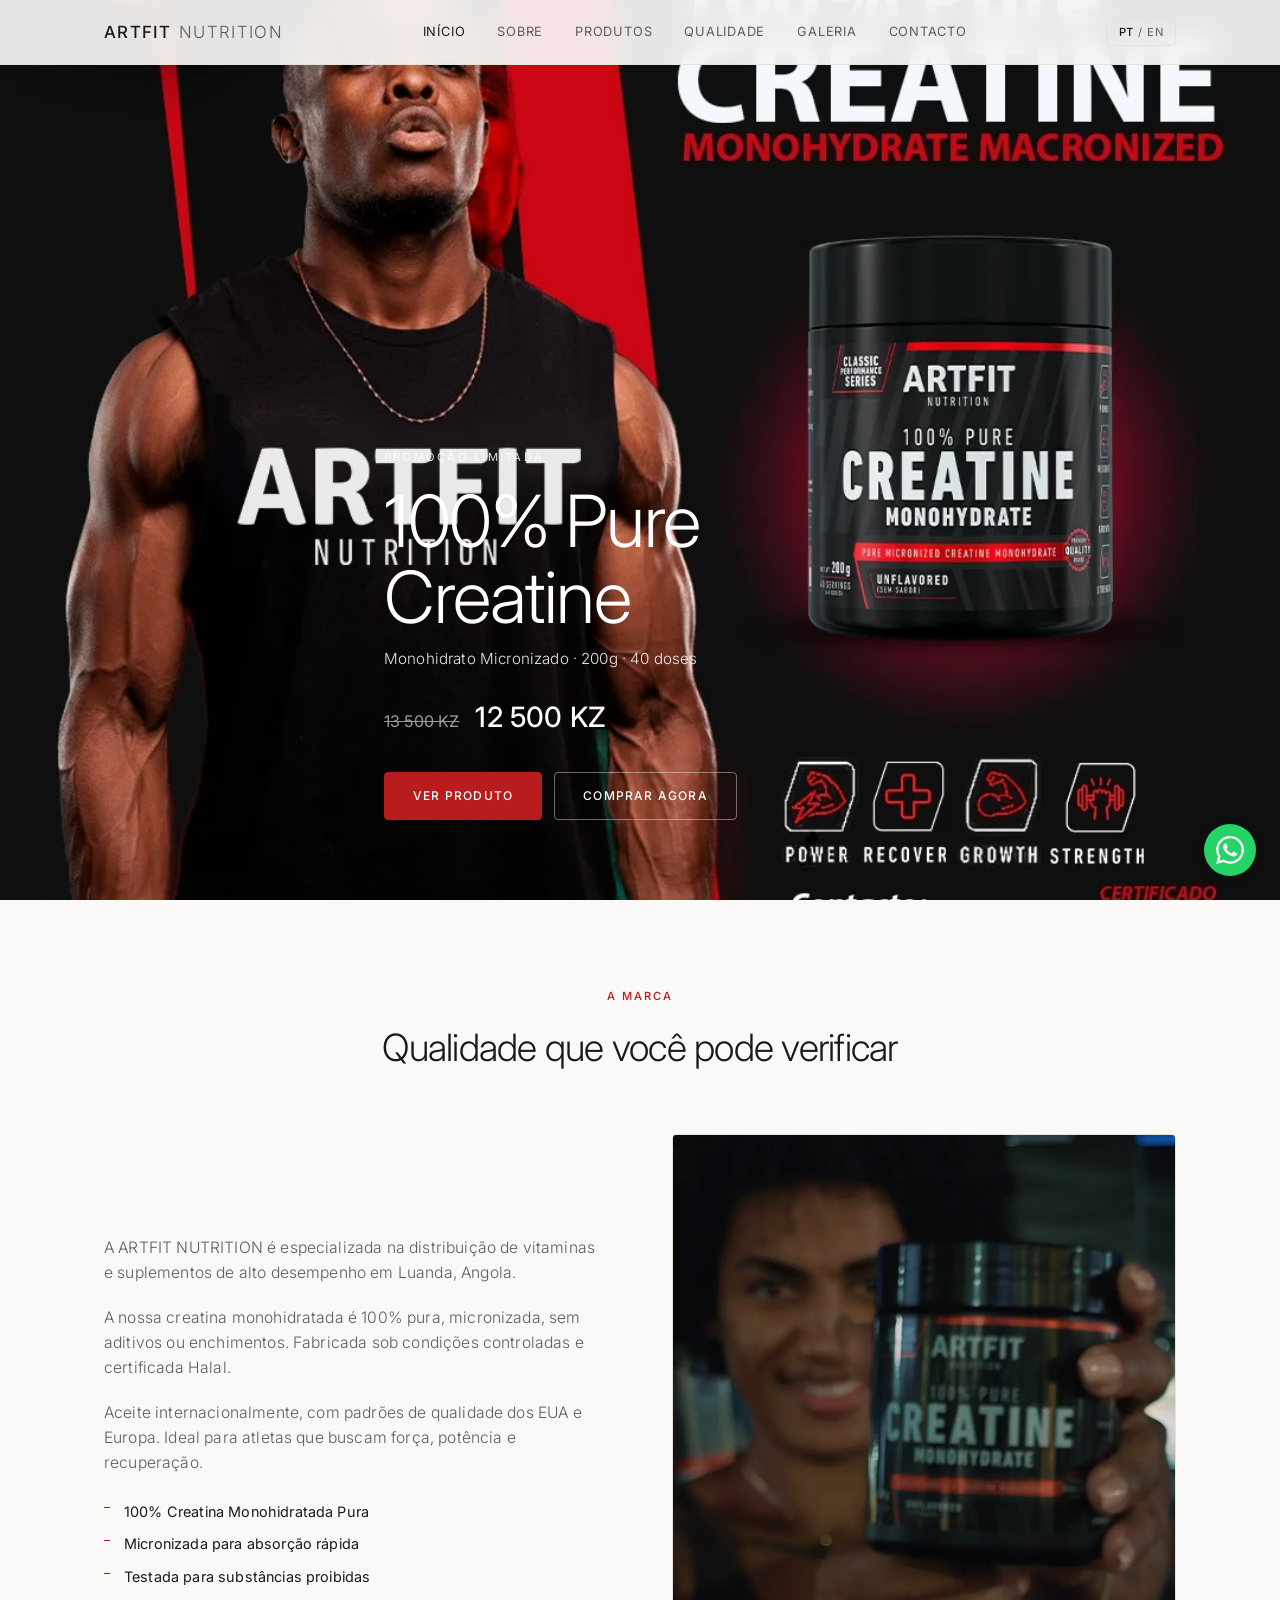
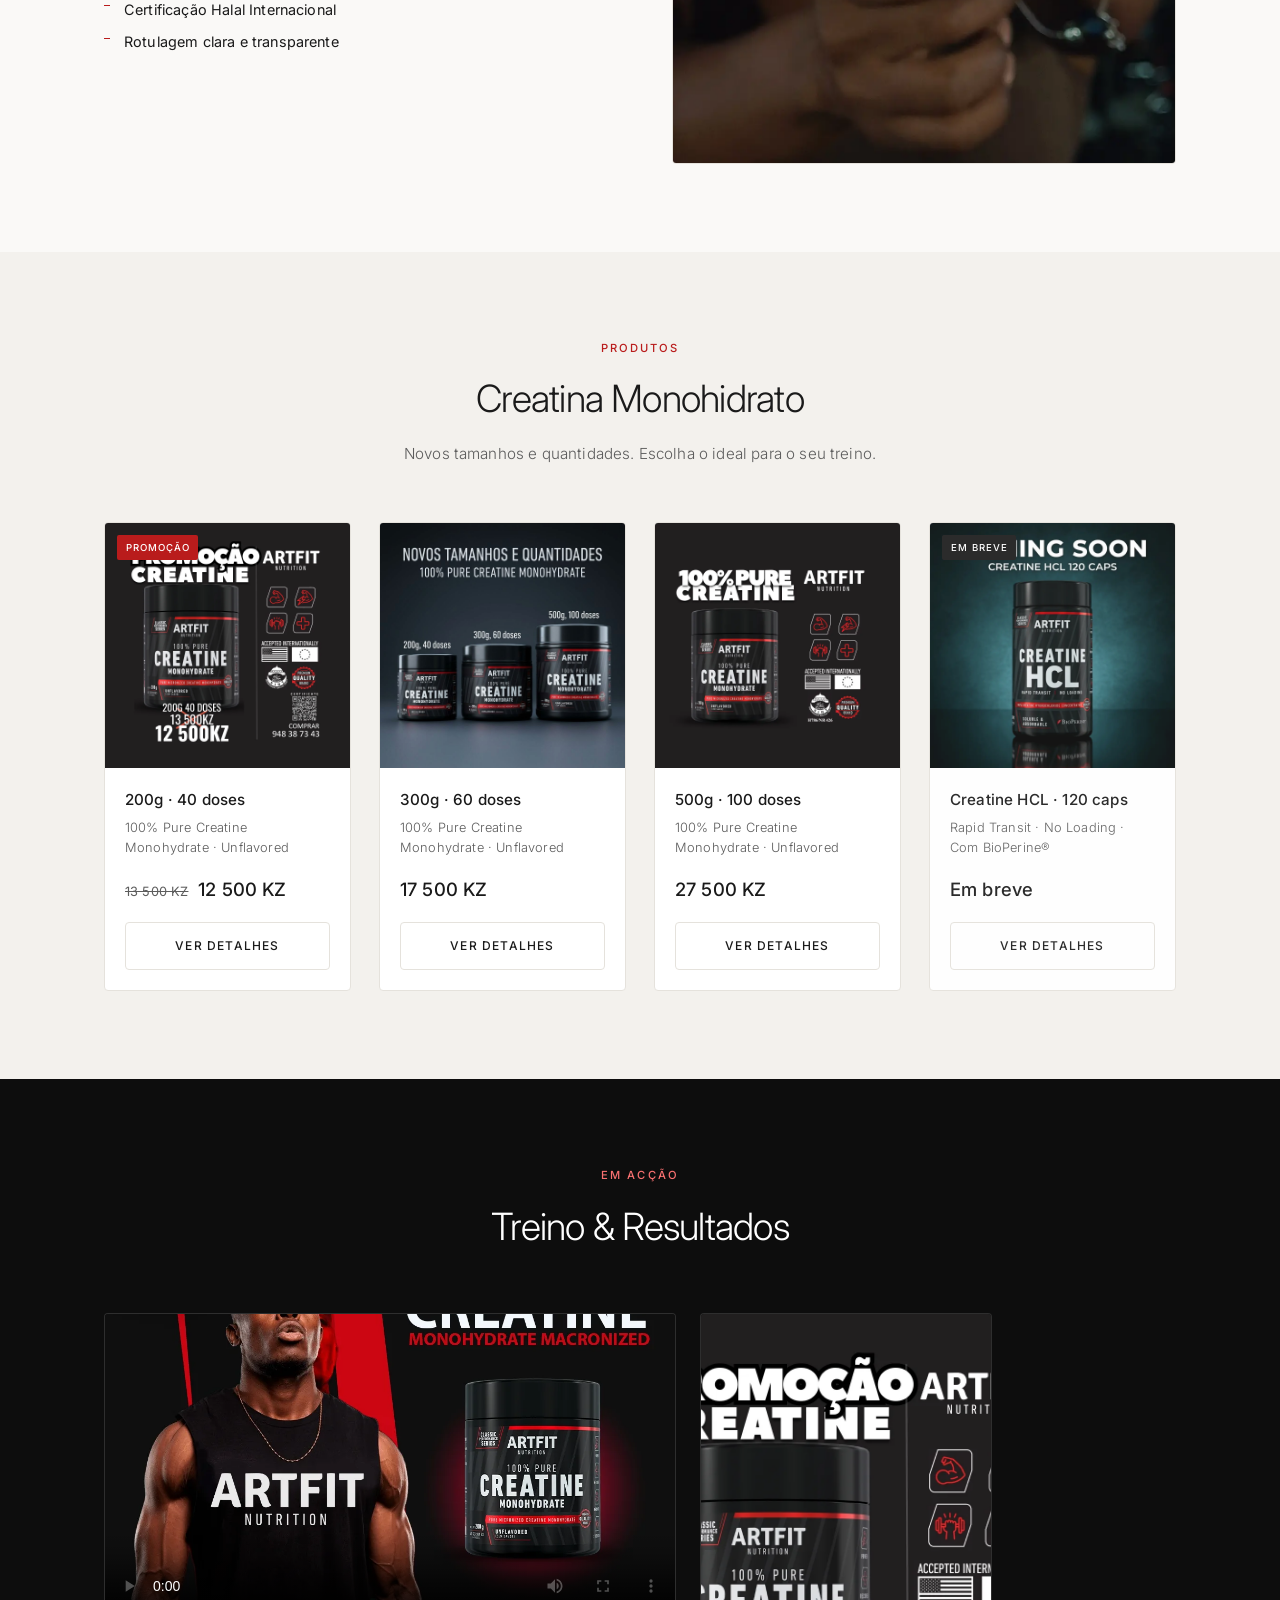
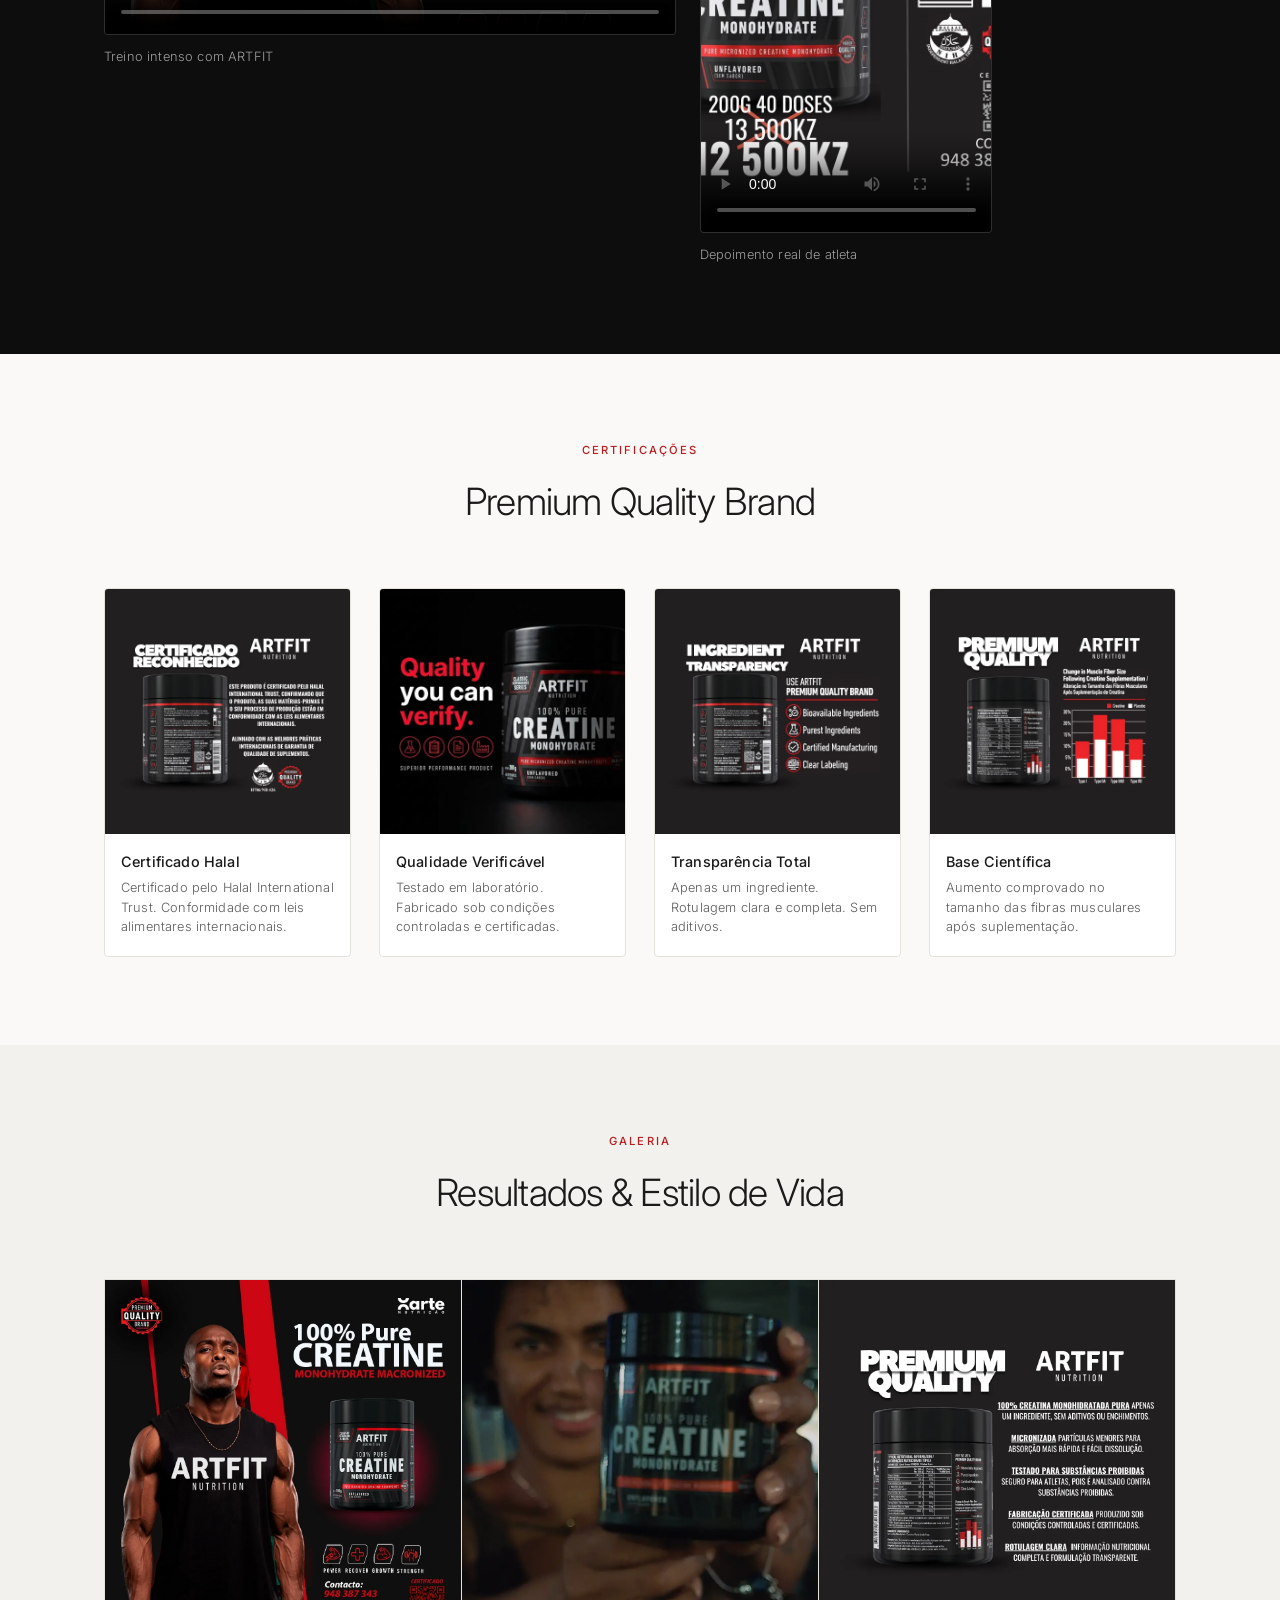
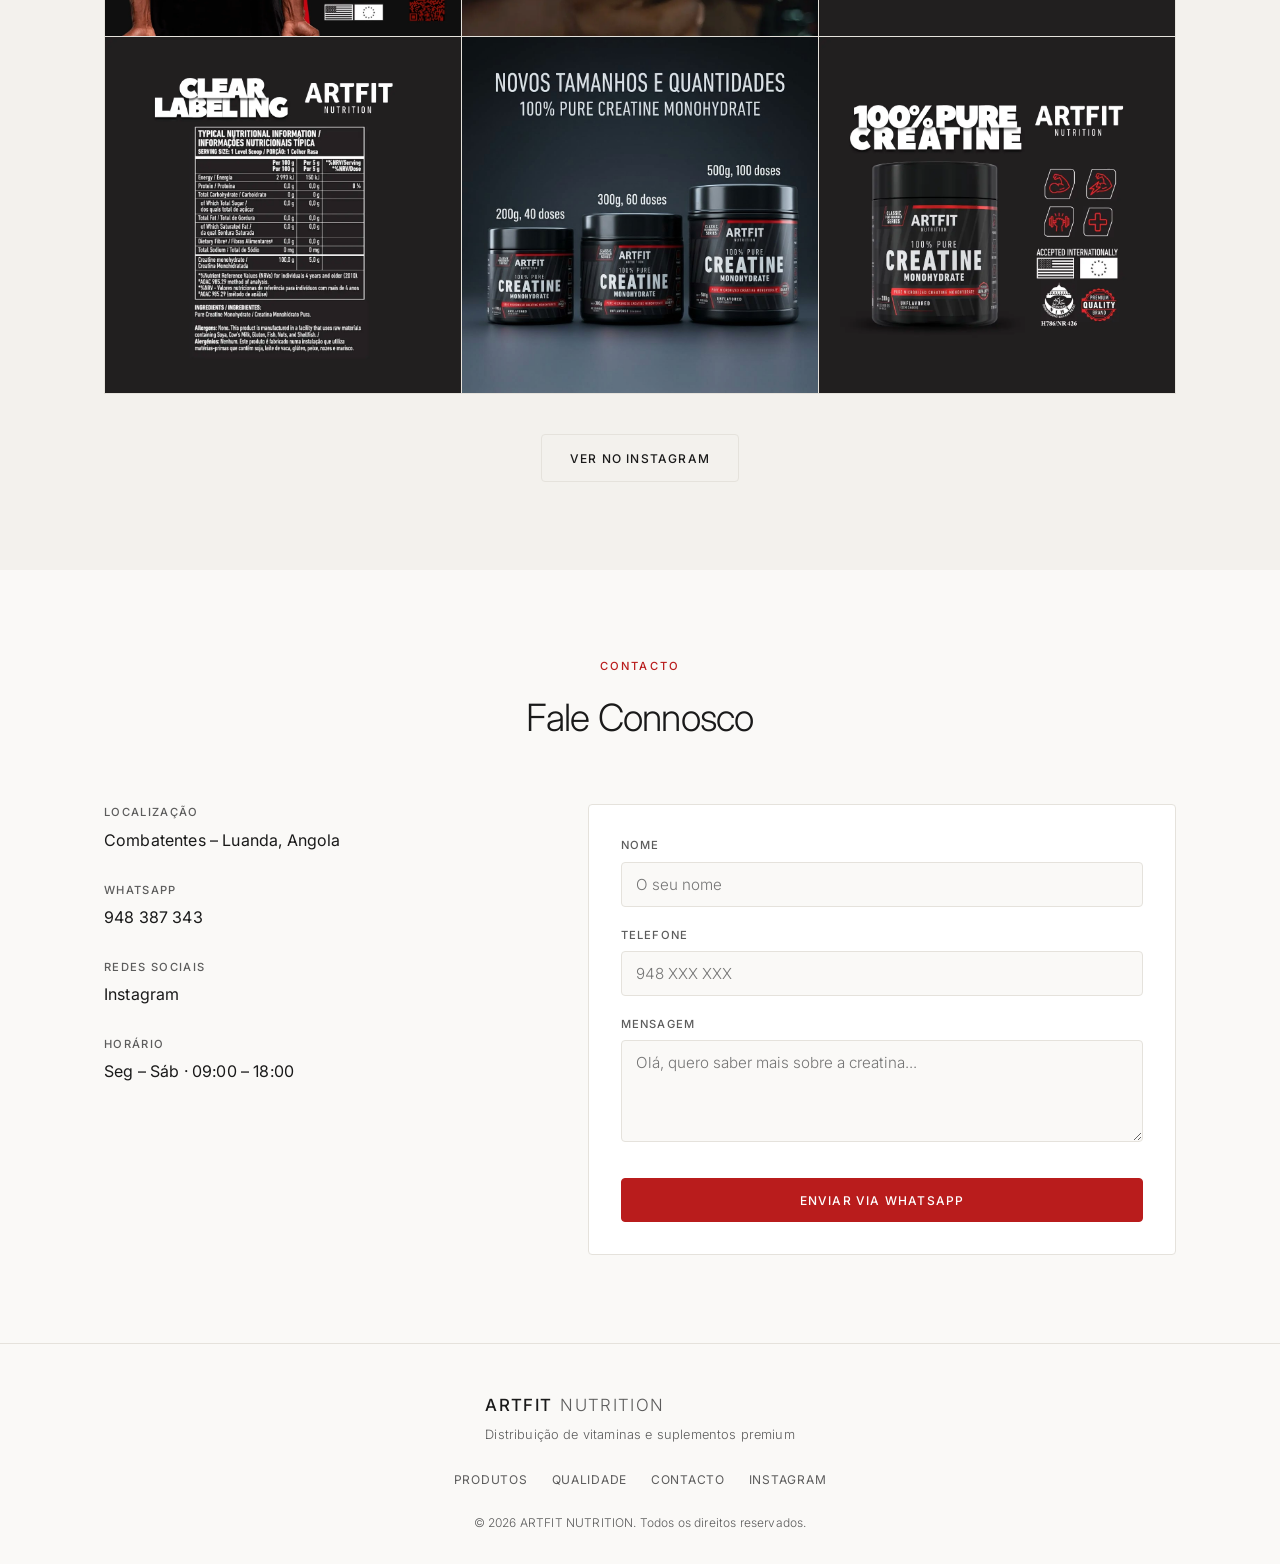
==== commit 851c525a: "Add files via upload" ====
--- a/artfit-nutrition/index.html
+++ b/artfit-nutrition/index.html
@@ -35,11 +35,17 @@
     </div>
   </header>
 
-  <!-- Hero with video background -->
+  <!-- Hero with rotating video backgrounds -->
   <section class="hero" id="home">
-    <div class="hero-bg">
-      <video autoplay muted loop playsinline poster="assets/images/hero-athlete.jpg">
-        <source src="assets/videos/workout.mp4" type="video/mp4">
+    <div class="hero-bg" id="heroVideos">
+      <video class="hero-video active" autoplay muted playsinline webkit-playsinline x-webkit-airplay="deny" disablePictureInPicture preload="auto" poster="assets/images/hero-athlete.jpg" data-index="0">
+        <source src="assets/videos/hero-1.mp4" type="video/mp4">
+      </video>
+      <video class="hero-video" muted playsinline webkit-playsinline x-webkit-airplay="deny" disablePictureInPicture preload="auto" poster="assets/images/hero-athlete.jpg" data-index="1">
+        <source src="assets/videos/hero-2.mp4" type="video/mp4">
+      </video>
+      <video class="hero-video" muted playsinline webkit-playsinline x-webkit-airplay="deny" disablePictureInPicture preload="auto" poster="assets/images/hero-athlete.jpg" data-index="2">
+        <source src="assets/videos/hero-3.mp4" type="video/mp4">
       </video>
       <div class="hero-overlay"></div>
     </div>
--- a/artfit-nutrition/styles.css
+++ b/artfit-nutrition/styles.css
@@ -243,11 +243,21 @@
 }
 
 .hero-bg video,
-.hero-bg img {
+.hero-bg img,
+.hero-video {
+  position: absolute;
+  inset: 0;
   width: 100%;
   height: 100%;
   object-fit: cover;
-  object-position: center top;
+  object-position: center center;
+  opacity: 0;
+  transition: opacity 1.2s ease;
+}
+
+.hero-video.active {
+  opacity: 1;
+  z-index: 1;
 }
 
 .hero-overlay {
@@ -640,6 +650,15 @@
 @media (min-width: 768px) {
   .video-grid {
     grid-template-columns: 1.2fr 1fr;
+  }
+  .video-grid.video-grid-3 {
+    grid-template-columns: repeat(3, 1fr);
+  }
+}
+
+@media (max-width: 767px) {
+  .video-grid.video-grid-3 {
+    grid-template-columns: 1fr;
   }
 }
 
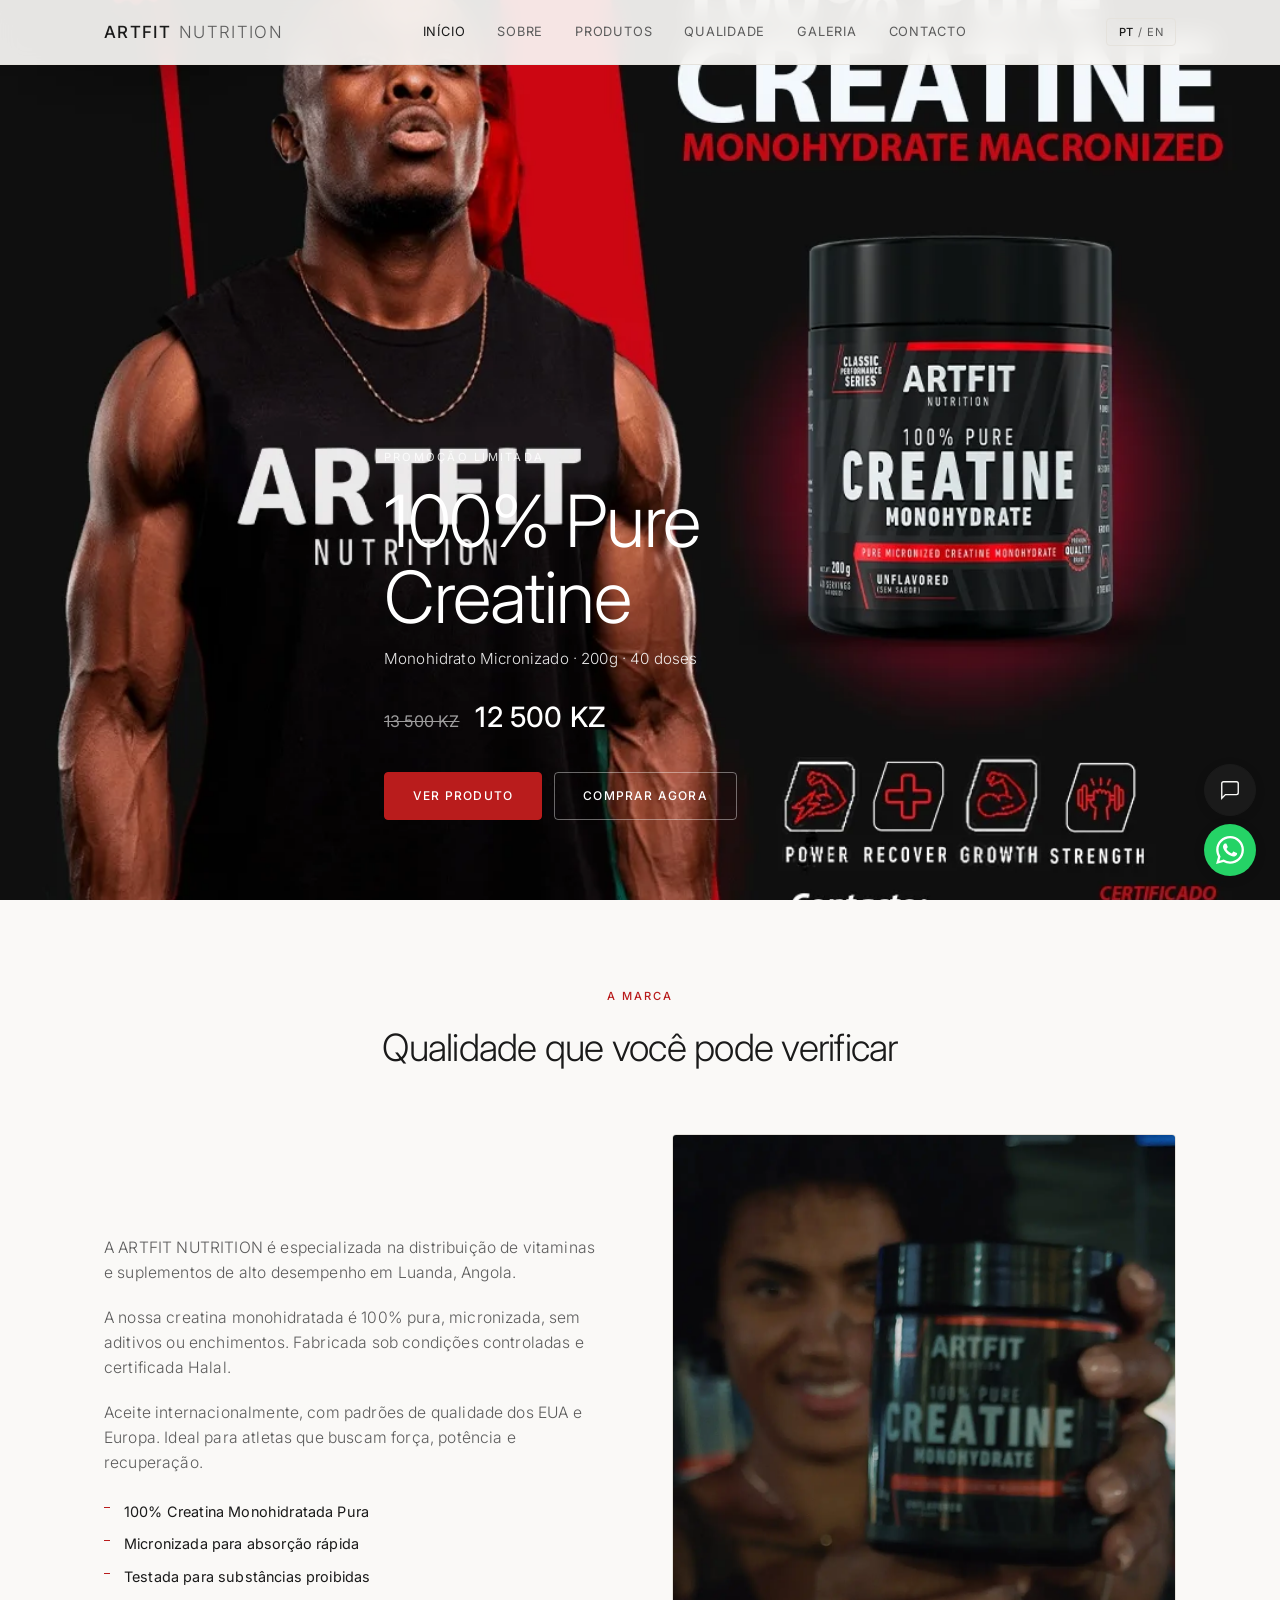
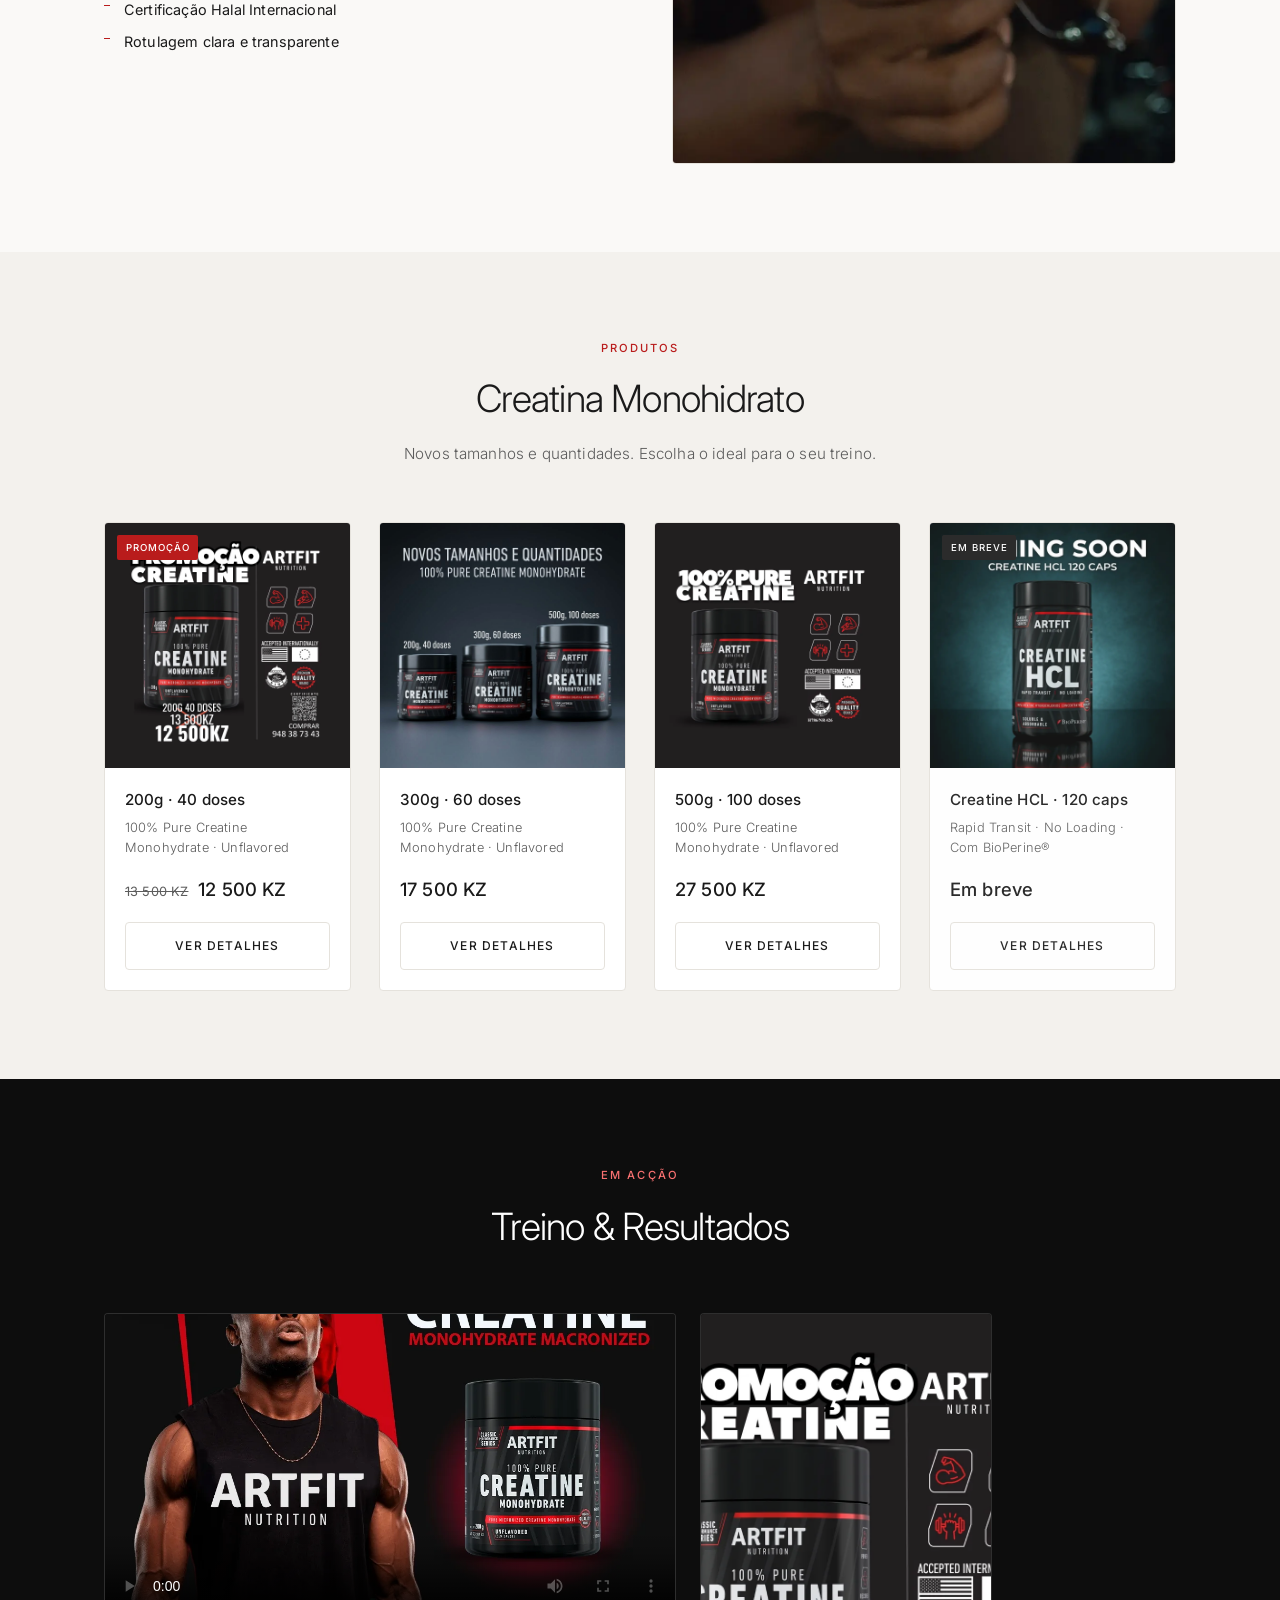
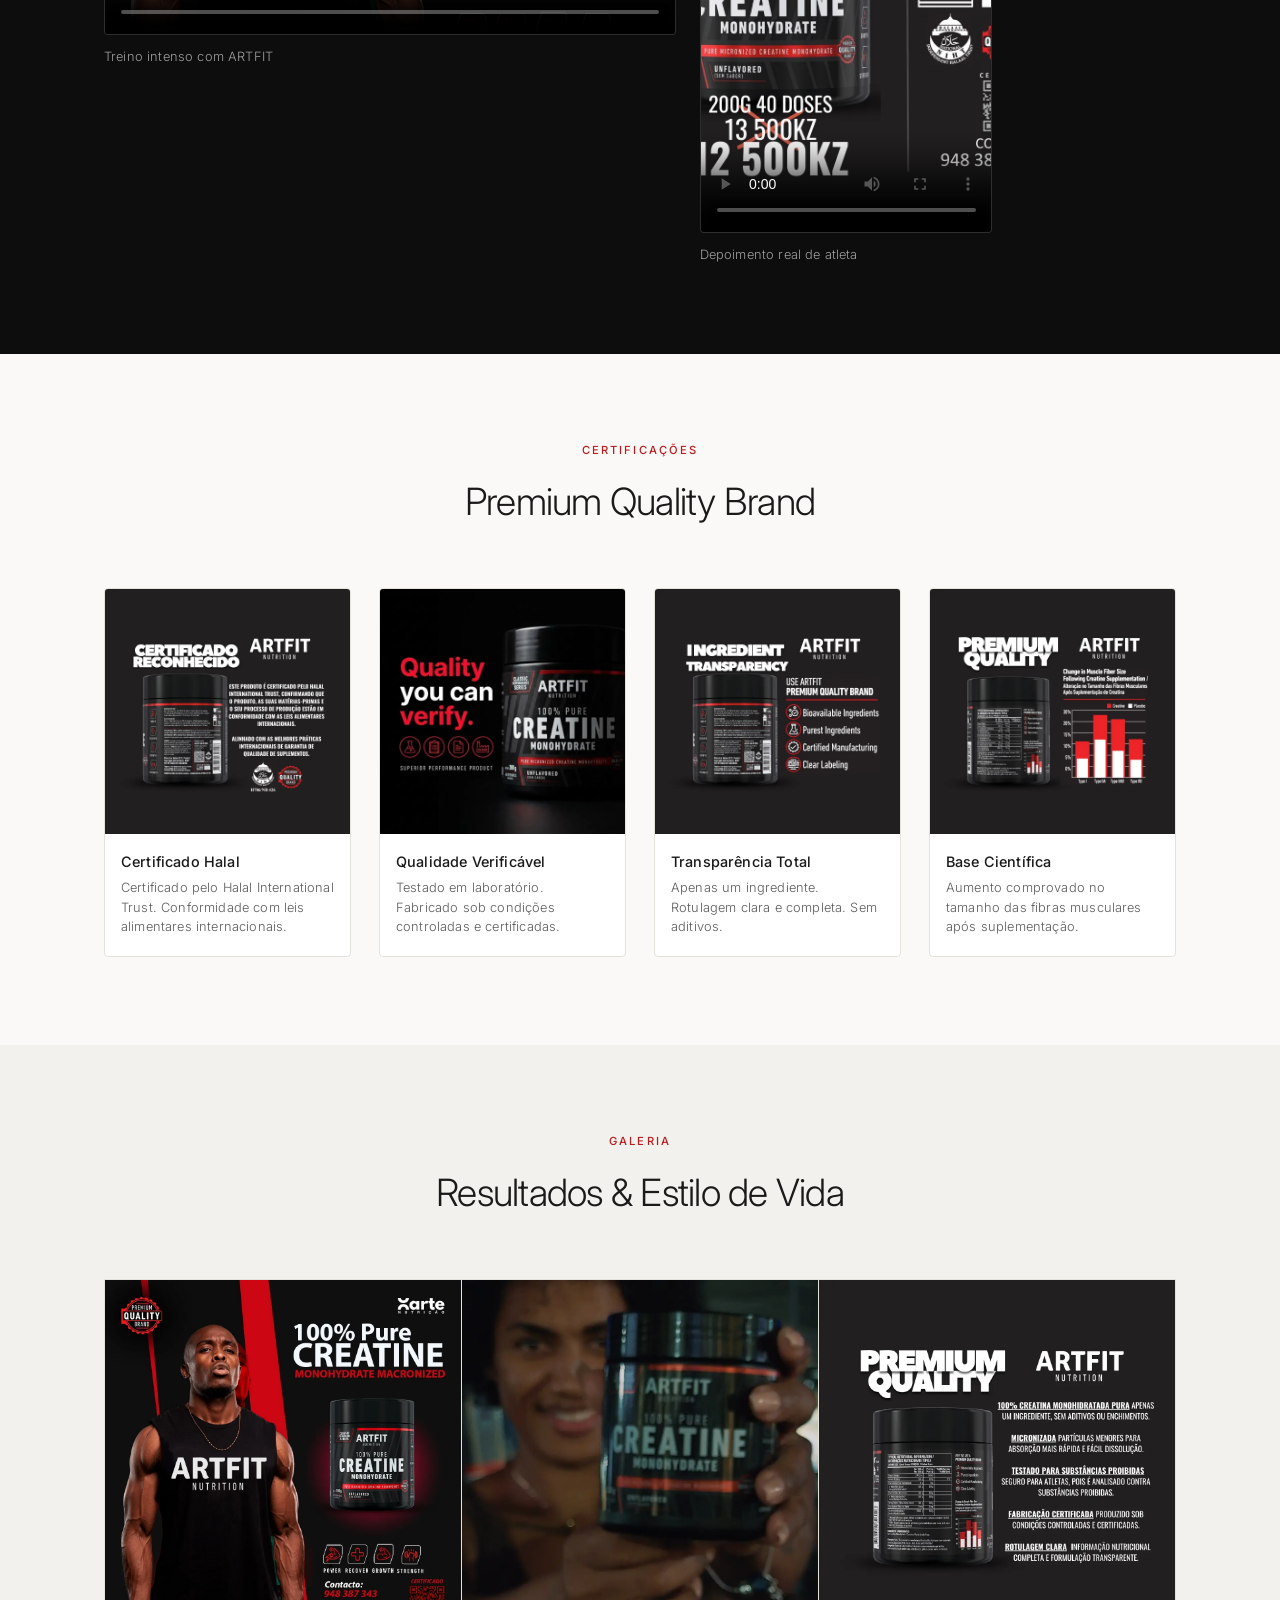
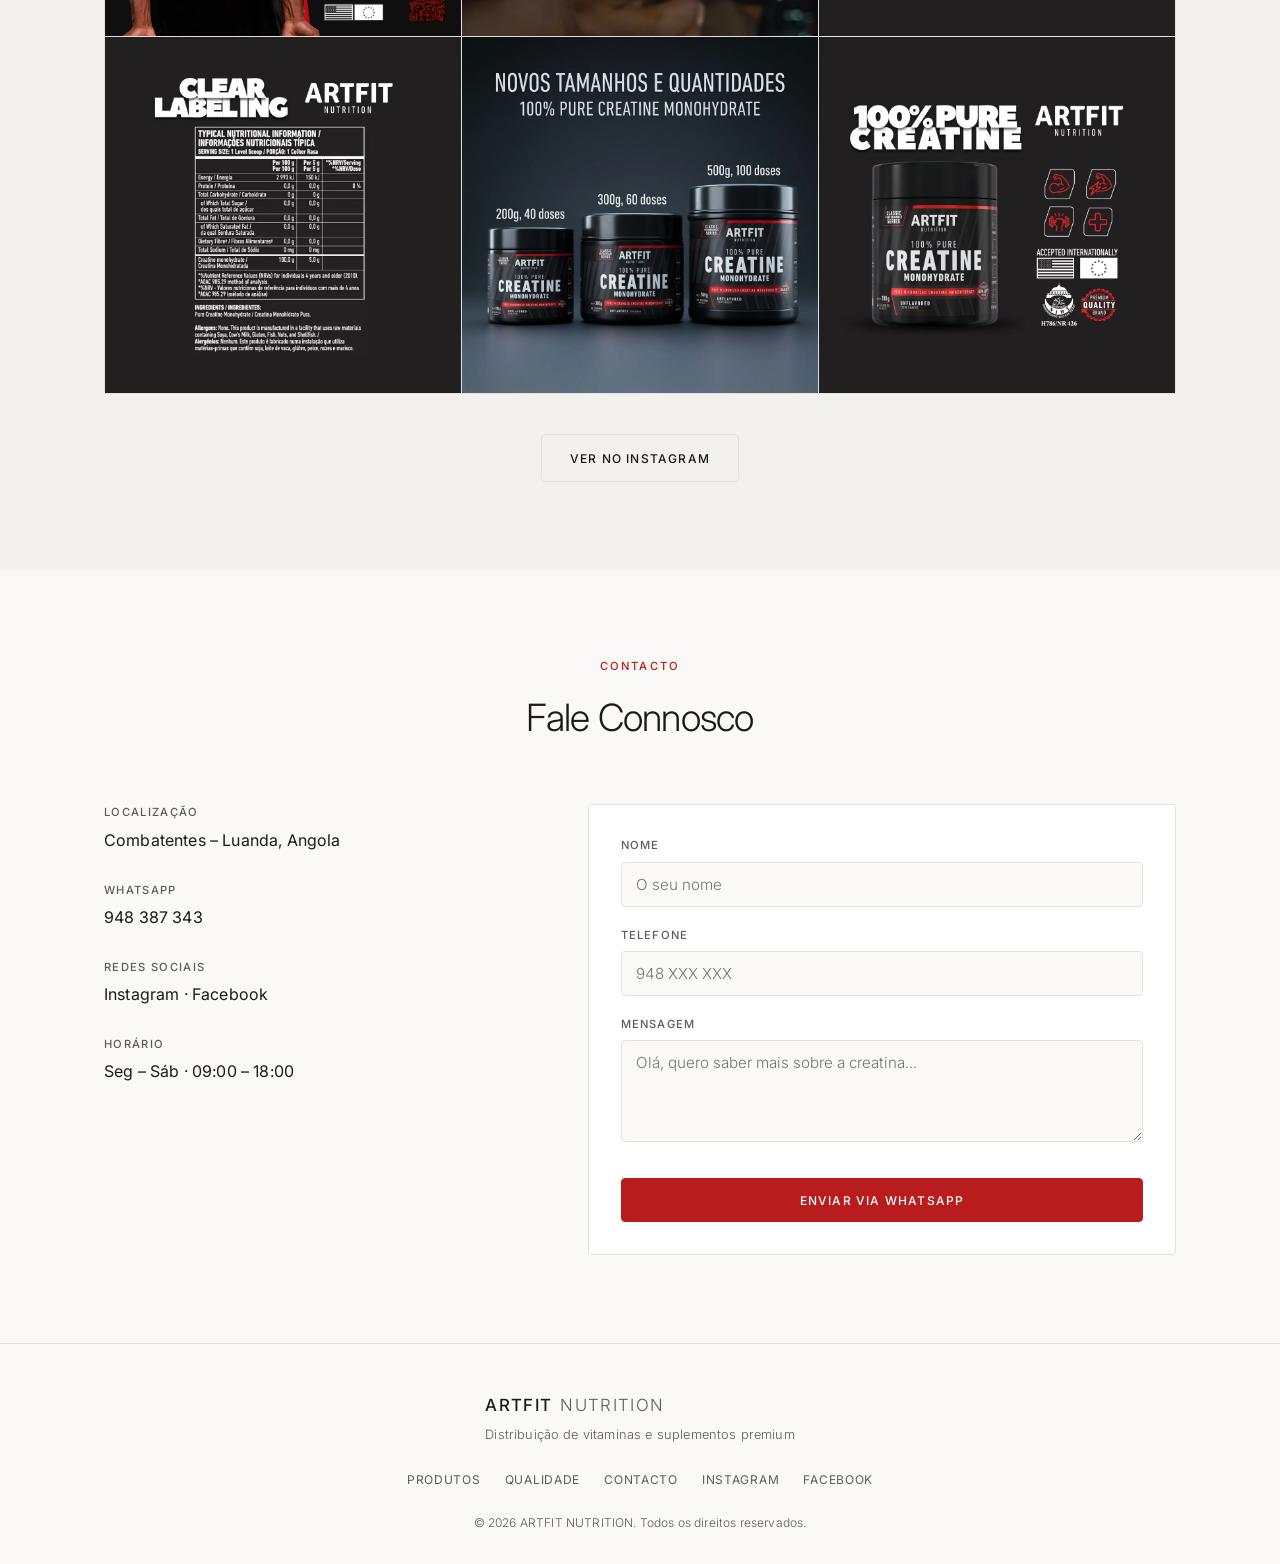
==== commit 86cf992d: "Add files via upload" ====
--- a/artfit-nutrition/index.html
+++ b/artfit-nutrition/index.html
@@ -259,7 +259,11 @@
           </div>
           <div class="info-item">
             <h4 data-i18n="info_social">Redes Sociais</h4>
-            <p><a href="https://www.instagram.com/p/DWgnCA7jNE0/" target="_blank" rel="noopener">Instagram</a></p>
+            <p>
+              <a href="https://www.instagram.com/p/DWgnCA7jNE0/" target="_blank" rel="noopener">Instagram</a>
+              ·
+              <a href="https://www.facebook.com/profile.php?id=61579702071397" target="_blank" rel="noopener">Facebook</a>
+            </p>
           </div>
           <div class="info-item">
             <h4 data-i18n="info_hours">Horário</h4>
@@ -297,6 +301,7 @@
         <a href="index.html#quality" data-i18n="nav_quality">Qualidade</a>
         <a href="index.html#contact" data-i18n="nav_contact">Contacto</a>
         <a href="https://www.instagram.com/p/DWgnCA7jNE0/" target="_blank" rel="noopener">Instagram</a>
+        <a href="https://www.facebook.com/profile.php?id=61579702071397" target="_blank" rel="noopener">Facebook</a>
       </div>
       <p class="footer-copy">&copy; 2026 ARTFIT NUTRITION. <span data-i18n="footer_rights">Todos os direitos reservados.</span></p>
     </div>
--- a/artfit-nutrition/styles.css
+++ b/artfit-nutrition/styles.css
@@ -881,6 +881,268 @@
   box-shadow: 0 4px 16px rgba(0, 0, 0, 0.18);
 }
 
+
+/* ========== AI Chat Assistant ========== */
+.chat-fab {
+  position: fixed;
+  bottom: 5.25rem;
+  right: 1.5rem;
+  z-index: 100;
+  width: 52px;
+  height: 52px;
+  background: var(--text);
+  color: var(--bg);
+  border: 1px solid var(--text);
+  border-radius: 50%;
+  display: flex;
+  align-items: center;
+  justify-content: center;
+  cursor: pointer;
+  transition: transform var(--transition), background var(--transition), color var(--transition);
+  box-shadow: 0 2px 12px rgba(0, 0, 0, 0.08);
+}
+
+.chat-fab:hover {
+  transform: scale(1.06);
+  background: var(--accent, #c45c4a);
+  border-color: var(--accent, #c45c4a);
+  color: #fff;
+}
+
+.chat-fab[aria-expanded="true"] {
+  background: var(--bg);
+  color: var(--text);
+  border-color: var(--border);
+}
+
+.chat-panel {
+  position: fixed;
+  bottom: 9.5rem;
+  right: 1.5rem;
+  z-index: 101;
+  width: min(360px, calc(100vw - 2rem));
+  height: min(480px, calc(100vh - 11rem));
+  background: var(--bg);
+  border: 1px solid var(--border);
+  border-radius: 6px;
+  display: flex;
+  flex-direction: column;
+  opacity: 0;
+  visibility: hidden;
+  transform: translateY(12px);
+  transition: opacity 0.25s ease, transform 0.25s ease, visibility 0.25s;
+  box-shadow: 0 8px 32px rgba(0, 0, 0, 0.08);
+  overflow: hidden;
+}
+
+.chat-panel.open {
+  opacity: 1;
+  visibility: visible;
+  transform: translateY(0);
+}
+
+.chat-header {
+  display: flex;
+  align-items: center;
+  justify-content: space-between;
+  padding: 0.9rem 1rem;
+  border-bottom: 1px solid var(--border);
+  background: var(--bg-alt, #f3efe8);
+}
+
+.chat-header-info {
+  display: flex;
+  align-items: center;
+  gap: 0.65rem;
+}
+
+.chat-avatar {
+  width: 32px;
+  height: 32px;
+  border-radius: 50%;
+  border: 1px solid var(--border);
+  background: var(--text);
+  color: var(--bg);
+  display: flex;
+  align-items: center;
+  justify-content: center;
+  font-size: 0.7rem;
+  font-weight: 500;
+  letter-spacing: 0.04em;
+}
+
+.chat-header h3 {
+  margin: 0;
+  font-size: 0.85rem;
+  font-weight: 500;
+  letter-spacing: 0.04em;
+  text-transform: uppercase;
+}
+
+.chat-header p {
+  margin: 0;
+  font-size: 0.7rem;
+  color: var(--text-muted, #6b6560);
+  font-weight: 300;
+}
+
+.chat-close {
+  background: none;
+  border: 1px solid transparent;
+  width: 28px;
+  height: 28px;
+  border-radius: 4px;
+  cursor: pointer;
+  color: var(--text);
+  display: flex;
+  align-items: center;
+  justify-content: center;
+  transition: border-color var(--transition);
+}
+
+.chat-close:hover {
+  border-color: var(--border);
+}
+
+.chat-messages {
+  flex: 1;
+  overflow-y: auto;
+  padding: 1rem;
+  display: flex;
+  flex-direction: column;
+  gap: 0.75rem;
+  scroll-behavior: smooth;
+}
+
+.chat-msg {
+  max-width: 88%;
+  padding: 0.7rem 0.9rem;
+  border: 1px solid var(--border);
+  border-radius: 6px;
+  font-size: 0.82rem;
+  font-weight: 300;
+  line-height: 1.5;
+  letter-spacing: 0.01em;
+}
+
+.chat-msg.bot {
+  align-self: flex-start;
+  background: var(--bg-alt, #f3efe8);
+  border-color: var(--border);
+}
+
+.chat-msg.user {
+  align-self: flex-end;
+  background: var(--text);
+  color: var(--bg);
+  border-color: var(--text);
+}
+
+.chat-msg.bot a {
+  color: var(--accent, #c45c4a);
+  text-decoration: underline;
+  text-underline-offset: 2px;
+}
+
+.chat-typing {
+  align-self: flex-start;
+  padding: 0.6rem 0.9rem;
+  border: 1px solid var(--border);
+  border-radius: 6px;
+  background: var(--bg-alt, #f3efe8);
+  font-size: 0.75rem;
+  color: var(--text-muted, #6b6560);
+  letter-spacing: 0.06em;
+  display: none;
+}
+
+.chat-typing.visible {
+  display: block;
+}
+
+.chat-suggestions {
+  display: flex;
+  flex-wrap: wrap;
+  gap: 0.4rem;
+  padding: 0 1rem 0.75rem;
+}
+
+.chat-chip {
+  border: 1px solid var(--border);
+  background: transparent;
+  color: var(--text);
+  font-size: 0.7rem;
+  font-weight: 400;
+  letter-spacing: 0.02em;
+  padding: 0.35rem 0.65rem;
+  border-radius: 20px;
+  cursor: pointer;
+  transition: background var(--transition), border-color var(--transition);
+}
+
+.chat-chip:hover {
+  background: var(--bg-alt, #f3efe8);
+  border-color: var(--text);
+}
+
+.chat-input-row {
+  display: flex;
+  gap: 0.4rem;
+  padding: 0.75rem 1rem;
+  border-top: 1px solid var(--border);
+}
+
+.chat-input-row input {
+  flex: 1;
+  border: 1px solid var(--border);
+  background: var(--bg);
+  color: var(--text);
+  padding: 0.55rem 0.75rem;
+  font-size: 0.82rem;
+  font-weight: 300;
+  border-radius: 4px;
+  outline: none;
+  font-family: inherit;
+}
+
+.chat-input-row input:focus {
+  border-color: var(--text);
+}
+
+.chat-send {
+  border: 1px solid var(--text);
+  background: var(--text);
+  color: var(--bg);
+  width: 40px;
+  height: 40px;
+  border-radius: 4px;
+  cursor: pointer;
+  display: flex;
+  align-items: center;
+  justify-content: center;
+  transition: opacity var(--transition);
+  flex-shrink: 0;
+}
+
+.chat-send:hover {
+  opacity: 0.85;
+}
+
+@media (max-width: 480px) {
+  .chat-panel {
+    right: 0.75rem;
+    left: 0.75rem;
+    width: auto;
+    bottom: 9rem;
+  }
+  .chat-fab {
+    right: 0.75rem;
+  }
+  .whatsapp-float {
+    right: 0.75rem;
+  }
+}
+
 /* ========== Product Detail Page ========== */
 .product-hero {
   padding: 7rem 0 4rem;
